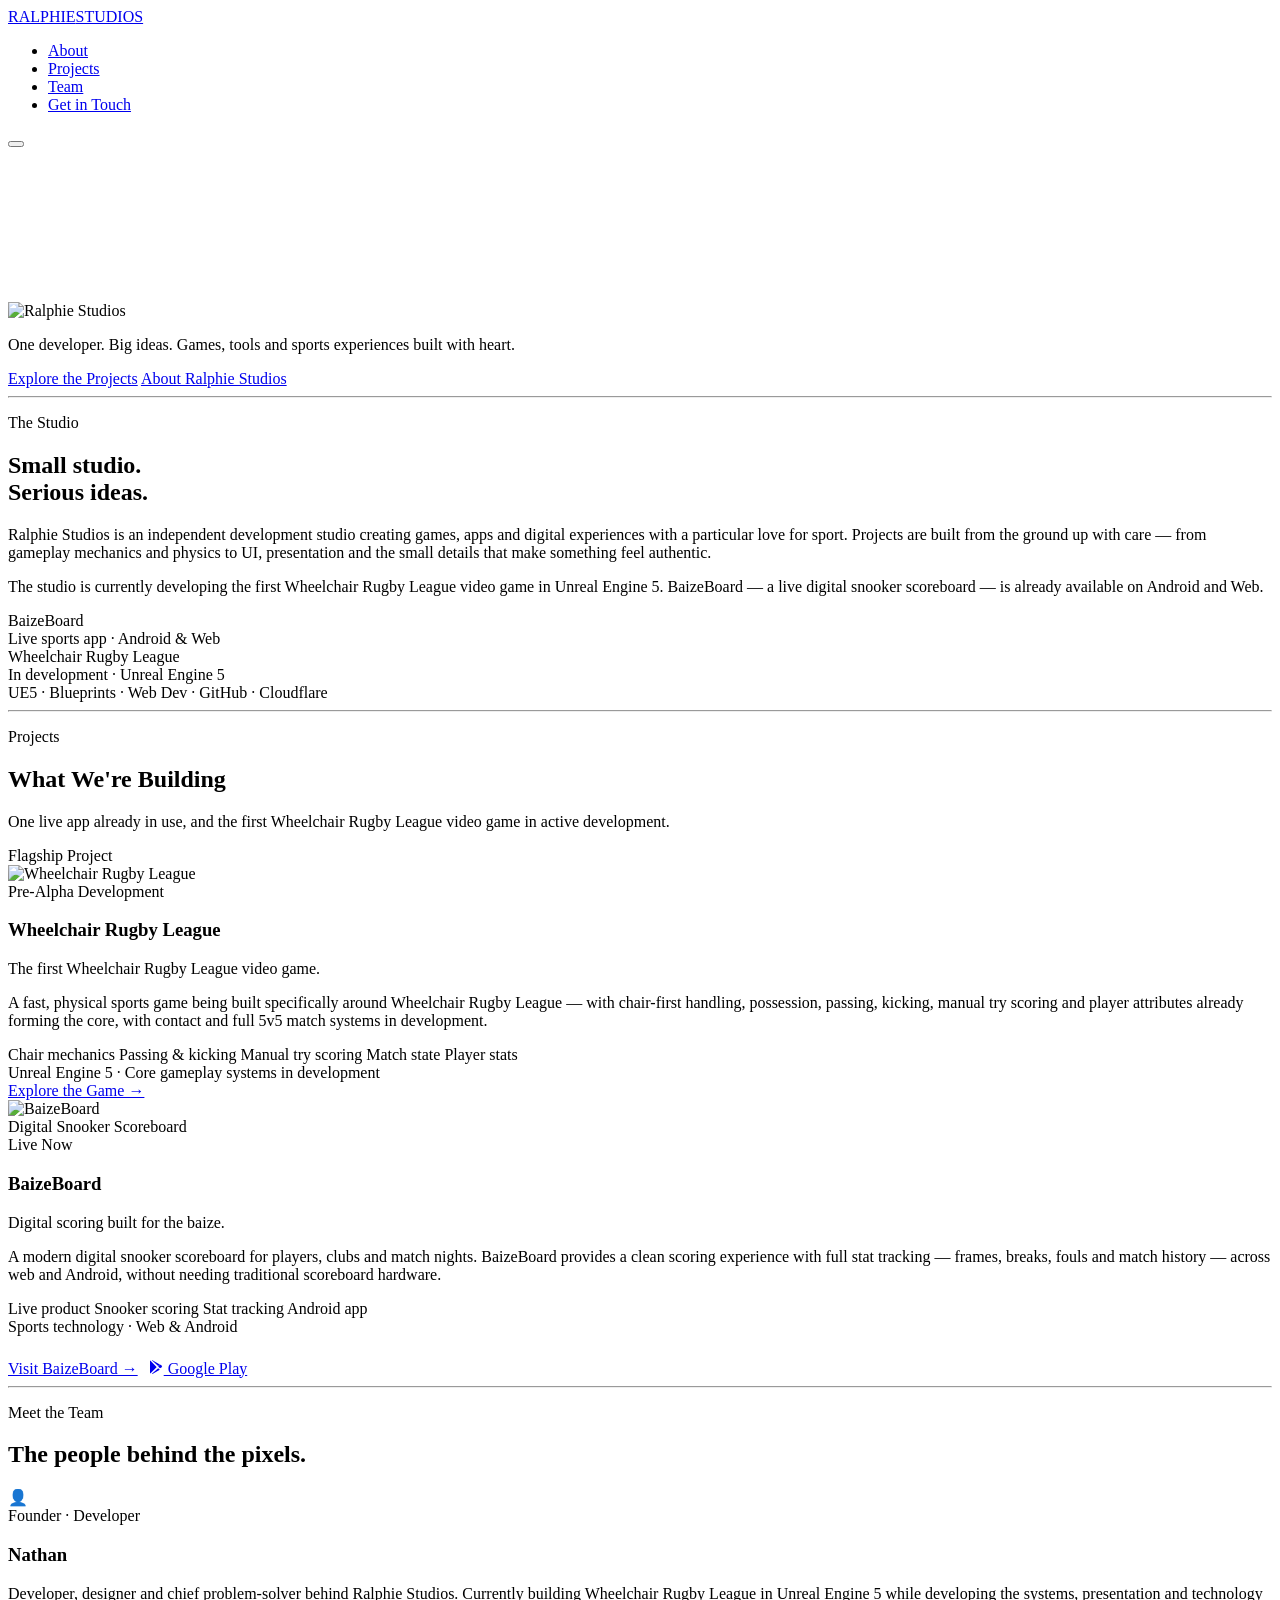
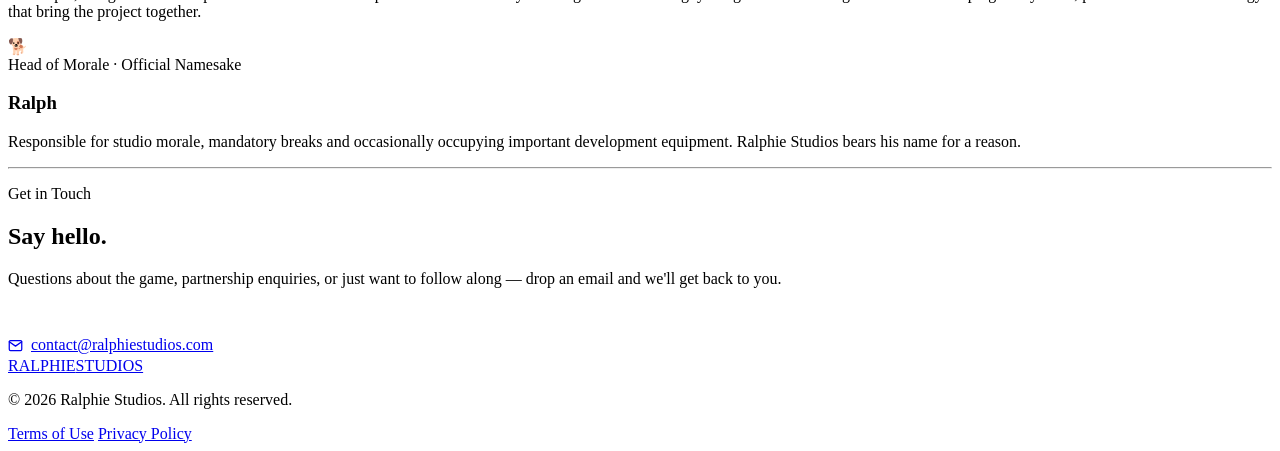
==== index.html @ 3b98de81 "Add SEO improvements across site - Add sitemap.xml and robots.txt - Add canonical URLs to index.html" ====
<!DOCTYPE html>
<html lang="en">
<head>
  <meta charset="UTF-8">
  <meta name="viewport" content="width=device-width, initial-scale=1.0">

  <title>Ralphie Studios | Games, Apps & Sports Experiences</title>

  <meta
    name="description"
    content="Ralphie Studios is an independent development studio creating games, apps and digital sports experiences — including the first Wheelchair Rugby League game and BaizeBoard."
  >

  <meta property="og:title" content="Ralphie Studios | Games, Apps & Sports Experiences">
  <meta property="og:description" content="One developer. Big ideas. Games, tools and sports experiences built with heart.">
  <meta property="og:url" content="https://ralphiestudios.com/">
  <meta property="og:type" content="website">
  <meta property="og:image" content="https://ralphiestudios.com/images/gamepic.png">
  <meta name="theme-color" content="#0f1835">

  <meta name="twitter:card" content="summary_large_image">
  <meta name="twitter:title" content="Ralphie Studios | Games, Apps & Sports Experiences">
  <meta name="twitter:description" content="One developer. Big ideas. Games, tools and sports experiences built with heart.">
  <meta name="twitter:image" content="https://ralphiestudios.com/images/gamepic.png">

  <link rel="canonical" href="https://ralphiestudios.com/">

  <script type="application/ld+json">
  {
    "@context": "https://schema.org",
    "@type": "Organization",
    "name": "Ralphie Studios",
    "url": "https://ralphiestudios.com",
    "logo": "https://ralphiestudios.com/images/logo.png",
    "description": "Independent development studio creating games, apps and digital sports experiences.",
    "email": "contact@ralphiestudios.com",
    "sameAs": []
  }
  </script>

  <link rel="icon" type="image/png" sizes="32x32" href="images/favicon.png">
  <link rel="apple-touch-icon" sizes="180x180" href="images/favicon.png">

  <link rel="preconnect" href="https://fonts.googleapis.com">
  <link rel="preconnect" href="https://fonts.gstatic.com" crossorigin>

  <link
    href="https://fonts.googleapis.com/css2?family=Russo+One&family=DM+Sans:ital,opsz,wght@0,9..40,400;0,9..40,500;0,9..40,600;0,9..40,700;1,9..40,400&display=swap"
    rel="stylesheet"
  >

  <link rel="stylesheet" href="style.css">
</head>

<body>

  <nav id="nav">
    <a href="/" class="nav-brand">
      <span class="nr">RALPHIE</span><span class="ns">STUDIOS</span>
    </a>

    <ul class="nav-links" id="navLinks">
      <li><a href="#about">About</a></li>
      <li><a href="#projects">Projects</a></li>
      <li><a href="#team">Team</a></li>
      <li><a href="#connect">Get in Touch</a></li>
    </ul>

    <button
      class="nav-toggle"
      id="navToggle"
      aria-label="Open menu"
      aria-expanded="false"
    >
      <span></span>
      <span></span>
      <span></span>
    </button>
  </nav>

  <!-- HERO -->
  <section class="hero" id="home">
    <canvas id="cvs"></canvas>
    <div class="hero-glow"></div>

    <div class="hero-content">
      <img
        src="images/logo.png"
        alt="Ralphie Studios"
        class="hero-logo-img"
      >

      <div class="hero-rule"></div>

      <p class="hero-tag">
        One developer. Big ideas. Games, tools and sports experiences built with heart.
      </p>

      <div class="ctas">
        <a href="#projects" class="btn btn-p">Explore the Projects</a>
        <a href="#about" class="btn btn-g">About Ralphie Studios</a>
      </div>
    </div>
  </section>

  <hr class="rule">

  <!-- ABOUT -->
  <section id="about">
    <div class="wrap">
      <div class="about-grid">

        <div class="about-text" data-reveal>
          <p class="eyebrow">The Studio</p>

          <h2 class="sh">
            Small studio.<br>
            Serious ideas.
          </h2>

          <p>
            Ralphie Studios is an independent development studio creating games,
            apps and digital experiences with a particular love for sport.
            Projects are built from the ground up with care — from gameplay
            mechanics and physics to UI, presentation and the small details that
            make something feel authentic.
          </p>

          <p>
            The studio is currently developing the first Wheelchair Rugby League
            video game in Unreal Engine 5. BaizeBoard — a live digital snooker
            scoreboard — is already available on Android and Web.
          </p>
        </div>

        <div class="studio-sidebar" data-reveal>

          <div class="sb-item">
            <span class="sb-dot sb-live"></span>
            <div>
              <div class="sb-title">BaizeBoard</div>
              <div class="sb-sub">Live sports app &middot; Android &amp; Web</div>
            </div>
          </div>

          <div class="sb-item">
            <span class="sb-dot sb-dev"></span>
            <div>
              <div class="sb-title">Wheelchair Rugby League</div>
              <div class="sb-sub">In development &middot; Unreal Engine 5</div>
            </div>
          </div>

          <div class="sb-divider"></div>

          <div class="sb-stack">
            UE5 &middot; Blueprints &middot; Web Dev &middot; GitHub &middot; Cloudflare
          </div>

        </div>

      </div>
    </div>
  </section>

  <hr class="rule">

  <!-- PROJECTS -->
  <section id="projects" class="games-bg">
    <div class="wrap">

      <p class="eyebrow">Projects</p>
      <h2 class="sh">What We're Building</h2>

      <p class="projects-intro">
        One live app already in use, and the first Wheelchair Rugby League video
        game in active development.
      </p>

      <div class="projects-list">

        <!-- WRL -->
        <article class="game-card featured-project">
          <div class="project-flagship">Flagship Project</div>

          <div class="game-vis wrl-project-vis">
            <img
              src="images/gamepic.png"
              alt="Wheelchair Rugby League"
              class="wrl-cover-img"
            >
          </div>

          <div class="game-info">

            <div class="game-badge">
              <span class="bdot"></span>
              Pre-Alpha Development
            </div>

            <h3 class="game-title">Wheelchair Rugby League</h3>

            <p class="project-kicker">
              The first Wheelchair Rugby League video game.
            </p>

            <p class="game-desc">
              A fast, physical sports game being built specifically around
              Wheelchair Rugby League — with chair-first handling, possession,
              passing, kicking, manual try scoring and player attributes already
              forming the core, with contact and full 5v5 match systems in development.
            </p>

            <div class="project-progress">
              <span>Chair mechanics</span>
              <span>Passing &amp; kicking</span>
              <span>Manual try scoring</span>
              <span>Match state</span>
              <span>Player stats</span>
            </div>

            <div class="game-meta">
              <span class="mdot"></span>
              Unreal Engine 5 &middot; Core gameplay systems in development
            </div>

            <a href="wrl.html" class="btn btn-g project-btn">
              Explore the Game →
            </a>

          </div>
        </article>

        <!-- BAIZEBOARD -->
        <article class="game-card baize-project">

          <div class="game-vis baize-vis">
            <div class="baize-felt"></div>

            <div class="gv-inner baize-inner">

              <img
                src="images/baizeboard-logo.png"
                alt="BaizeBoard"
                class="baize-logo"
              >

              <div class="gv-tag baize-tag">
                Digital Snooker Scoreboard
              </div>

            </div>
          </div>

          <div class="game-info">

            <div class="game-badge live-badge">
              <span class="bdot"></span>
              Live Now
            </div>

            <h3 class="game-title">BaizeBoard</h3>

            <p class="project-kicker">
              Digital scoring built for the baize.
            </p>

            <p class="game-desc">
              A modern digital snooker scoreboard for players, clubs and match
              nights. BaizeBoard provides a clean scoring experience with full
              stat tracking — frames, breaks, fouls and match history — across
              web and Android, without needing traditional scoreboard hardware.
            </p>

            <div class="project-progress baize-progress">
              <span>Live product</span>
              <span>Snooker scoring</span>
              <span>Stat tracking</span>
              <span>Android app</span>
            </div>

            <div class="game-meta">
              <span class="mdot baize-dot"></span>
              Sports technology &middot; Web &amp; Android
            </div>

            <div style="display:flex;gap:0.75rem;flex-wrap:wrap;margin-top:1.5rem;">
              <a
                href="https://baizeboard.com"
                target="_blank"
                rel="noopener noreferrer"
                class="btn btn-baize project-btn"
                style="margin-top:0;"
              >
                Visit BaizeBoard →
              </a>
              <a
                href="https://play.google.com/store/apps/details?id=com.baizeboard.app"
                target="_blank"
                rel="noopener noreferrer"
                class="btn btn-g project-btn"
                style="margin-top:0;"
              >
                <svg width="14" height="14" viewBox="0 0 24 24" fill="currentColor" aria-hidden="true" style="flex-shrink:0"><path d="M3.18 23.76c.3.17.64.24.99.19l12.6-7.27-2.75-2.75-10.84 9.83zM.43 1.06C.16 1.37 0 1.83 0 2.42v19.16c0 .59.16 1.05.44 1.36l.07.07 10.73-10.73v-.25L.5.99l-.07.07zm19.7 8.58-3.04-1.75-3.06 3.06 3.06 3.06 3.05-1.76c.87-.5.87-1.31-.01-1.61zM4.17.24l12.6 7.27-2.75 2.75L3.18.43A1.19 1.19 0 0 1 4.17.24z"/></svg>
                Google Play
              </a>
            </div>

          </div>
        </article>

      </div>

    </div>
  </section>

  <hr class="rule">

  <!-- TEAM -->
  <section id="team">
    <div class="wrap">

      <p class="eyebrow">Meet the Team</p>

      <h2 class="sh">
        The people behind the pixels.
      </h2>

      <div class="team-grid">

        <div class="team-card">

          <div class="team-photo-wrap">
            <img
              src="images/nathan.jpg"
              alt="Nathan"
              class="team-photo"
              onerror="this.style.display='none'"
            >

            <div class="team-photo-fallback">👤</div>
          </div>

          <div class="team-info">
            <span class="team-role orange">
              Founder &middot; Developer
            </span>

            <h3 class="team-name">Nathan</h3>

            <p class="team-bio">
              Developer, designer and chief problem-solver behind Ralphie Studios.
              Currently building Wheelchair Rugby League in Unreal Engine 5 while
              developing the systems, presentation and technology that bring the
              project together.
            </p>
          </div>

        </div>

        <div class="team-card">

          <div class="team-photo-wrap">
            <img
              src="images/ralph.jpg"
              alt="Ralph"
              class="team-photo"
              onerror="this.style.display='none'"
            >

            <div class="team-photo-fallback">🐕</div>
          </div>

          <div class="team-info">

            <span class="team-role blue">
              Head of Morale &middot; Official Namesake
            </span>

            <h3 class="team-name">Ralph</h3>

            <p class="team-bio">
              Responsible for studio morale, mandatory breaks and occasionally
              occupying important development equipment. Ralphie Studios bears
              his name for a reason.
            </p>

          </div>

        </div>

      </div>

    </div>
  </section>

  <hr class="rule">

  <!-- CONNECT -->
  <section id="connect">
    <div class="wrap">

      <div class="connect-inner" data-reveal>

        <p class="eyebrow">Get in Touch</p>

        <h2 class="sh">
          Say hello.
        </h2>

        <p>
          Questions about the game, partnership enquiries, or just want to
          follow along — drop an email and we'll get back to you.
        </p>

        <a href="mailto:contact@ralphiestudios.com" class="btn btn-p" style="margin-top:2rem;display:inline-flex;align-items:center;gap:0.5rem;">
          <svg width="15" height="15" viewBox="0 0 24 24" fill="none" stroke="currentColor" stroke-width="2" stroke-linecap="round" stroke-linejoin="round" aria-hidden="true">
            <path d="M4 4h16c1.1 0 2 .9 2 2v12c0 1.1-.9 2-2 2H4c-1.1 0-2-.9-2-2V6c0-1.1.9-2 2-2z"/>
            <polyline points="22,6 12,13 2,6"/>
          </svg>
          contact@ralphiestudios.com
        </a>

      </div>
    </div>
  </section>

  <footer>

    <a href="/" class="ft-logo-brand">
      <span class="nr">RALPHIE</span><span class="ns">STUDIOS</span>
    </a>

    <div class="ft-right">
      <p>&copy; 2026 Ralphie Studios. All rights reserved.</p>

      <div class="ft-links">
        <a href="terms.html">Terms of Use</a>
        <a href="privacy.html">Privacy Policy</a>
      </div>
    </div>

  </footer>

  <script src="main.js"></script>

</body>
</html>
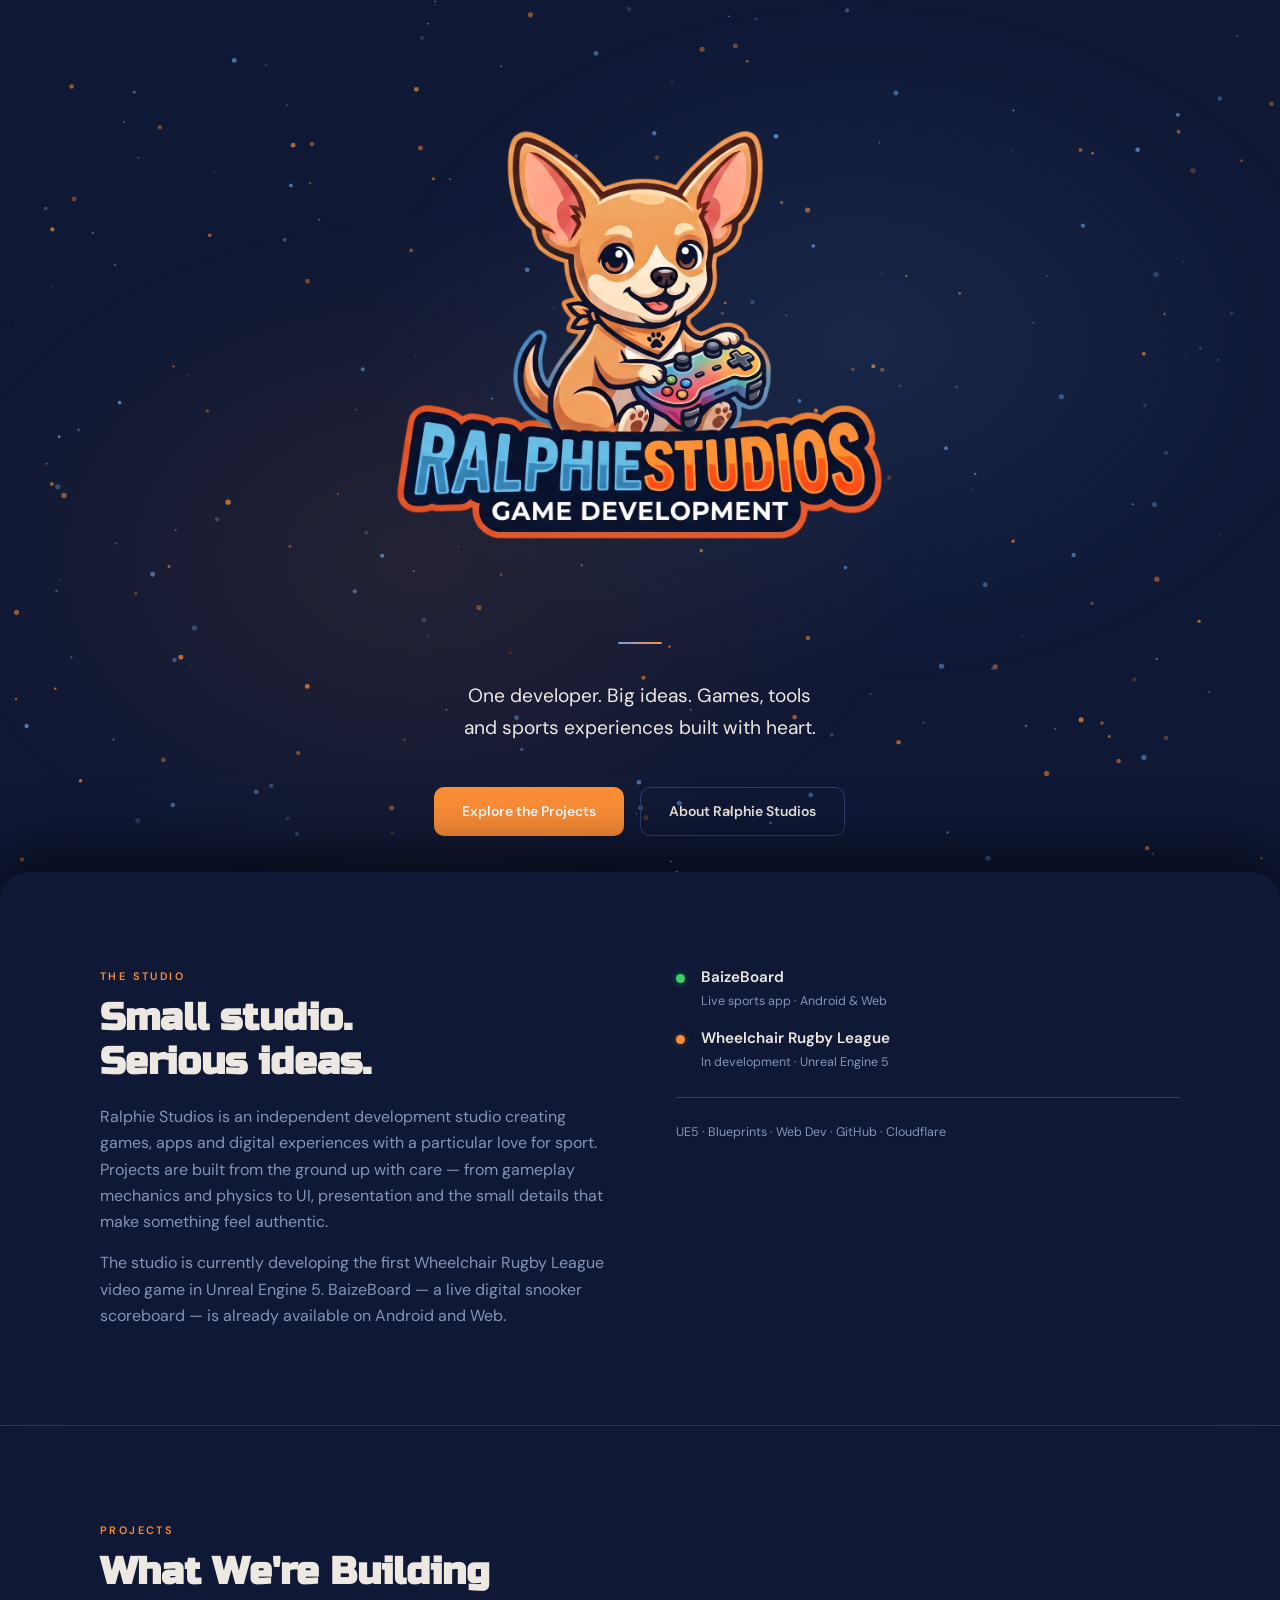
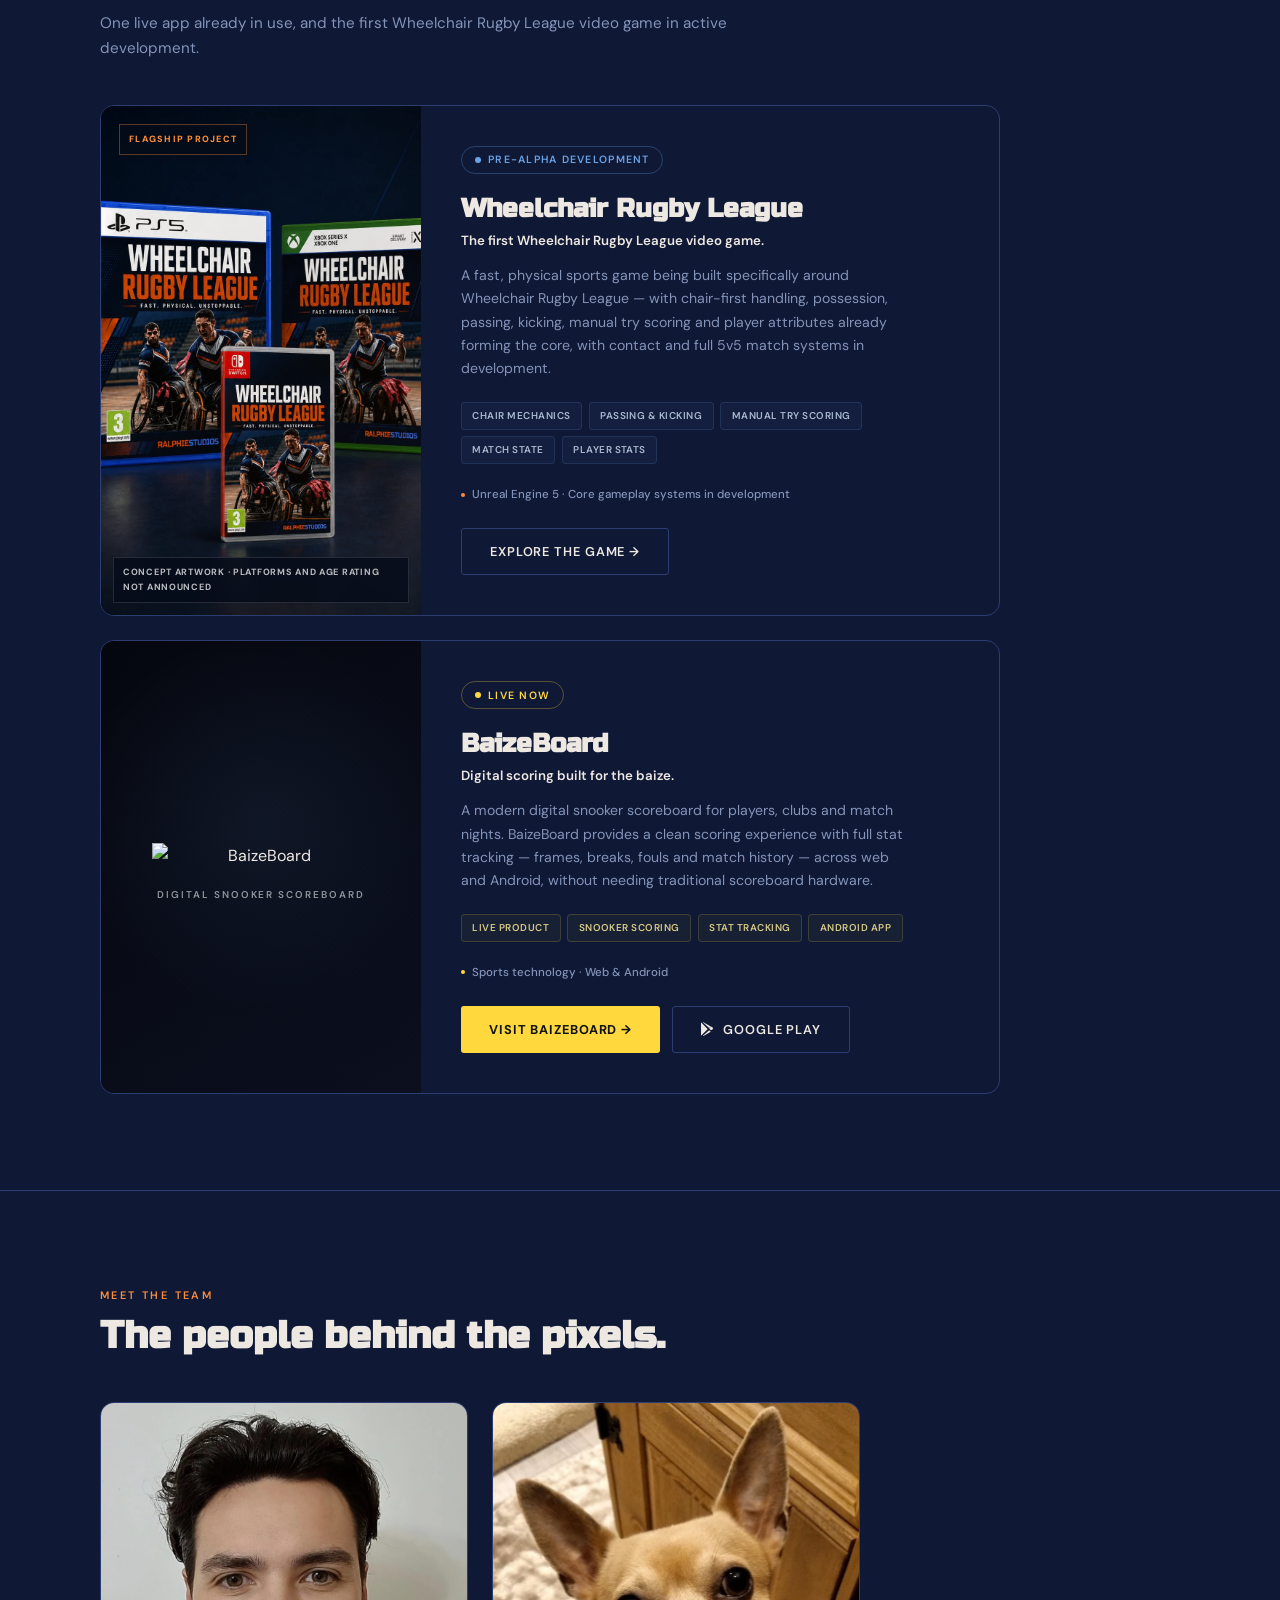
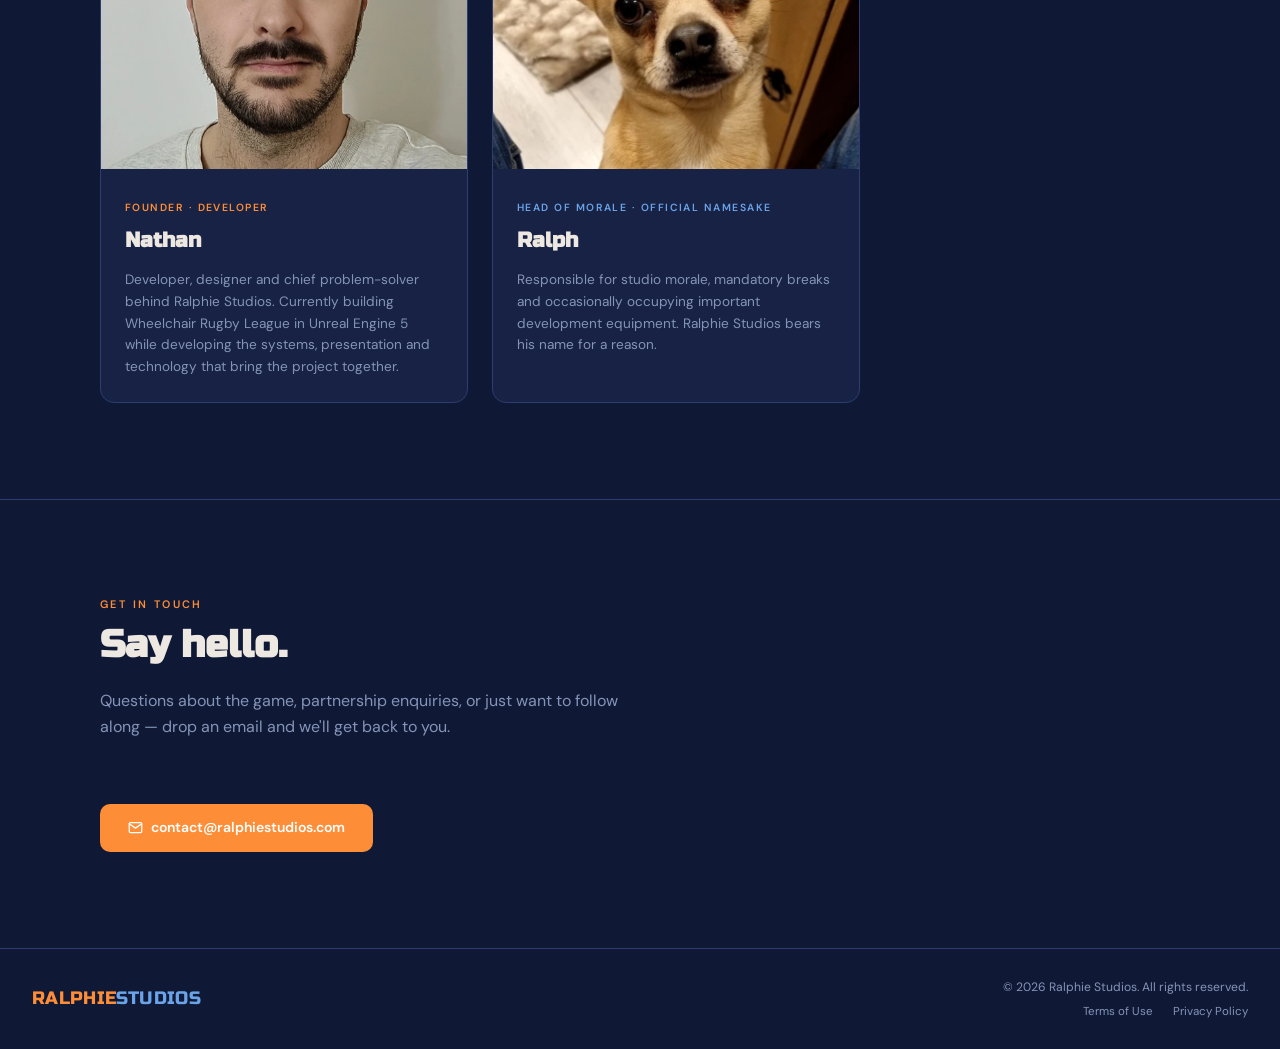
==== commit 8ef0feab: "Local updates: WebP image conversions, page updates, new assets, remove wrlold.html Co-Authored-By: " ====
--- a/index.html
+++ b/index.html
@@ -17,11 +17,6 @@
   <meta property="og:type" content="website">
   <meta property="og:image" content="https://ralphiestudios.com/images/gamepic.png">
   <meta name="theme-color" content="#0f1835">
-
-  <meta name="twitter:card" content="summary_large_image">
-  <meta name="twitter:title" content="Ralphie Studios | Games, Apps & Sports Experiences">
-  <meta name="twitter:description" content="One developer. Big ideas. Games, tools and sports experiences built with heart.">
-  <meta name="twitter:image" content="https://ralphiestudios.com/images/gamepic.png">
 
   <link rel="canonical" href="https://ralphiestudios.com/">
 
@@ -38,8 +33,8 @@
   }
   </script>
 
-  <link rel="icon" type="image/png" sizes="32x32" href="images/favicon.png">
-  <link rel="apple-touch-icon" sizes="180x180" href="images/favicon.png">
+  <link rel="icon" type="image/png" sizes="32x32" href="images/favicon-32.png">
+  <link rel="apple-touch-icon" sizes="180x180" href="images/apple-touch-icon.png">
 
   <link rel="preconnect" href="https://fonts.googleapis.com">
   <link rel="preconnect" href="https://fonts.gstatic.com" crossorigin>
@@ -54,40 +49,19 @@
 
 <body>
 
-  <nav id="nav">
-    <a href="/" class="nav-brand">
-      <span class="nr">RALPHIE</span><span class="ns">STUDIOS</span>
-    </a>
-
-    <ul class="nav-links" id="navLinks">
-      <li><a href="#about">About</a></li>
-      <li><a href="#projects">Projects</a></li>
-      <li><a href="#team">Team</a></li>
-      <li><a href="#connect">Get in Touch</a></li>
-    </ul>
-
-    <button
-      class="nav-toggle"
-      id="navToggle"
-      aria-label="Open menu"
-      aria-expanded="false"
-    >
-      <span></span>
-      <span></span>
-      <span></span>
-    </button>
-  </nav>
-
   <!-- HERO -->
   <section class="hero" id="home">
     <canvas id="cvs"></canvas>
     <div class="hero-glow"></div>
 
     <div class="hero-content">
+      <h1 class="sr-only">Ralphie Studios</h1>
       <img
-        src="images/logo.png"
+        src="images/logo.webp"
         alt="Ralphie Studios"
         class="hero-logo-img"
+        fetchpriority="high"
+        decoding="async"
       >
 
       <div class="hero-rule"></div>
@@ -185,10 +159,13 @@
 
           <div class="game-vis wrl-project-vis">
             <img
-              src="images/gamepic.png"
-              alt="Wheelchair Rugby League"
+              src="images/gamepic.webp"
+              alt="Concept packaging artwork for Wheelchair Rugby League"
               class="wrl-cover-img"
+              loading="lazy"
+              decoding="async"
             >
+            <span class="concept-art-note">Concept artwork · platforms and age rating not announced</span>
           </div>
 
           <div class="game-info">
@@ -224,7 +201,7 @@
               Unreal Engine 5 &middot; Core gameplay systems in development
             </div>
 
-            <a href="wrl.html" class="btn btn-g project-btn">
+            <a href="/wrl" class="btn btn-g project-btn">
               Explore the Game →
             </a>
 
@@ -241,6 +218,8 @@
 
               <img
                 src="images/baizeboard-logo.png"
+                loading="lazy"
+                decoding="async"
                 alt="BaizeBoard"
                 class="baize-logo"
               >
@@ -332,7 +311,9 @@
 
           <div class="team-photo-wrap">
             <img
-              src="images/nathan.jpg"
+              src="images/nathan.webp"
+              loading="lazy"
+              decoding="async"
               alt="Nathan"
               class="team-photo"
               onerror="this.style.display='none'"
@@ -362,7 +343,9 @@
 
           <div class="team-photo-wrap">
             <img
-              src="images/ralph.jpg"
+              src="images/ralph.webp"
+              loading="lazy"
+              decoding="async"
               alt="Ralph"
               class="team-photo"
               onerror="this.style.display='none'"
@@ -435,8 +418,8 @@
       <p>&copy; 2026 Ralphie Studios. All rights reserved.</p>
 
       <div class="ft-links">
-        <a href="terms.html">Terms of Use</a>
-        <a href="privacy.html">Privacy Policy</a>
+        <a href="/terms">Terms of Use</a>
+        <a href="/privacy">Privacy Policy</a>
       </div>
     </div>
 
--- a/style.css
+++ b/style.css
@@ -0,0 +1,3438 @@
+/* =========================================================
+   RALPHIE STUDIOS
+   Shared site stylesheet
+   ========================================================= */
+
+
+/* ─────────────────────────────────────────────────────────
+   TOKENS
+   ───────────────────────────────────────────────────────── */
+
+:root {
+  --bg: #0f1835;
+  --surf: #182244;
+  --surf2: #202d54;
+  --border: #2d3d72;
+
+  --orange: #fd8e37;
+  --blue: #6aa3e8;
+
+  --text: #ede8e1;
+  --muted: #8494b8;
+
+  --baize: #12643d;
+  --baize-dark: #071d14;
+  --baize-yellow: #ffd83d;
+
+  --r: 10px;
+}
+
+
+/* ─────────────────────────────────────────────────────────
+   RESET
+   ───────────────────────────────────────────────────────── */
+
+*,
+*::before,
+*::after {
+  box-sizing: border-box;
+  margin: 0;
+  padding: 0;
+}
+
+html {
+  scroll-behavior: smooth;
+}
+
+body {
+  background: var(--bg);
+  color: var(--text);
+
+  font-family: 'DM Sans', system-ui, sans-serif;
+  font-size: 1rem;
+  line-height: 1.65;
+
+  overflow-x: hidden;
+
+  -webkit-font-smoothing: antialiased;
+}
+
+img {
+  max-width: 100%;
+  display: block;
+}
+
+a {
+  color: inherit;
+  text-decoration: none;
+}
+
+button,
+input {
+  font: inherit;
+}
+
+
+/* ─────────────────────────────────────────────────────────
+   SHARED NAV
+   ───────────────────────────────────────────────────────── */
+
+nav {
+  position: fixed;
+  top: 0;
+  left: 0;
+  right: 0;
+
+  z-index: 100;
+
+  padding: 1rem 2rem;
+
+  display: flex;
+  align-items: center;
+  justify-content: space-between;
+
+  background: rgba(24,34,68,.94);
+  backdrop-filter: blur(14px);
+
+  border-bottom: 1px solid var(--border);
+}
+
+#nav {
+  background: rgba(15,24,53,.72);
+  border-bottom-color: transparent;
+  transition: background .25s ease, border-color .25s ease;
+}
+
+#nav.scrolled {
+  background: rgba(24,34,68,.94);
+  border-bottom-color: var(--border);
+}
+
+.nav-brand {
+  font-family: 'Russo One', sans-serif;
+  font-size: 1rem;
+
+  letter-spacing: .03em;
+}
+
+.nav-brand .nr {
+  color: var(--blue);
+}
+
+.nav-brand .ns {
+  color: var(--orange);
+}
+
+.nav-links {
+  display: flex;
+  gap: 2rem;
+
+  list-style: none;
+}
+
+.nav-links a {
+  color: var(--muted);
+
+  font-size: .78rem;
+  font-weight: 500;
+
+  letter-spacing: .1em;
+  text-transform: uppercase;
+
+  transition: color .2s;
+}
+
+.nav-links a:hover {
+  color: var(--text);
+}
+
+
+/* Hamburger */
+
+.nav-toggle {
+  display: none;
+
+  padding: 6px;
+
+  background: none;
+  border: none;
+
+  color: var(--text);
+
+  cursor: pointer;
+
+  flex-direction: column;
+  gap: 5px;
+
+  align-items: flex-end;
+}
+
+.nav-toggle span {
+  display: block;
+
+  height: 2px;
+
+  background: currentColor;
+
+  border-radius: 2px;
+
+  transition:
+    transform .22s,
+    opacity .22s,
+    width .22s;
+}
+
+.nav-toggle span:nth-child(1) {
+  width: 22px;
+}
+
+.nav-toggle span:nth-child(2) {
+  width: 16px;
+}
+
+.nav-toggle span:nth-child(3) {
+  width: 22px;
+}
+
+.nav-toggle[aria-expanded="true"] span:nth-child(1) {
+  width: 22px;
+  transform: translateY(7px) rotate(45deg);
+}
+
+.nav-toggle[aria-expanded="true"] span:nth-child(2) {
+  opacity: 0;
+}
+
+.nav-toggle[aria-expanded="true"] span:nth-child(3) {
+  width: 22px;
+  transform: translateY(-7px) rotate(-45deg);
+}
+
+
+/* ─────────────────────────────────────────────────────────
+   HOME HERO
+   ───────────────────────────────────────────────────────── */
+
+.hero {
+  position: sticky;
+  top: 0;
+  z-index: 1;
+
+  height: 100vh;
+
+  display: flex;
+  align-items: center;
+  justify-content: center;
+
+  text-align: center;
+
+  padding: 2rem 2rem 3rem;
+
+  overflow: hidden;
+
+}
+
+/* Sections slide over the sticky hero */
+hr.rule:first-of-type { display: none; }
+
+#about {
+  position: relative;
+  z-index: 10;
+  background: var(--bg);
+  border-radius: 28px 28px 0 0;
+  box-shadow: 0 -20px 60px rgba(0,0,0,0.55);
+  margin-top: -28px;
+}
+
+#projects, #team, #connect, footer {
+  position: relative;
+  z-index: 10;
+  background: var(--bg);
+}
+
+/* Scroll reveal */
+[data-reveal] {
+  opacity: 0;
+  transform: translateY(28px);
+  transition: opacity 0.75s ease, transform 0.75s ease;
+}
+
+[data-reveal].visible {
+  opacity: 1;
+  transform: translateY(0);
+}
+
+[data-reveal]:nth-child(2) { transition-delay: 0.12s; }
+[data-reveal]:nth-child(3) { transition-delay: 0.22s; }
+[data-reveal]:nth-child(4) { transition-delay: 0.32s; }
+
+#cvs {
+  position: absolute;
+  inset: 0;
+
+  width: 100%;
+  height: 100%;
+
+  pointer-events: none;
+}
+
+.hero-glow {
+  position: absolute;
+  inset: 0;
+
+  pointer-events: none;
+
+  background:
+    radial-gradient(
+      ellipse 55% 55% at 33% 62%,
+      rgba(253,142,55,.09) 0%,
+      transparent 70%
+    ),
+    radial-gradient(
+      ellipse 55% 55% at 67% 38%,
+      rgba(106,163,232,.11) 0%,
+      transparent 70%
+    );
+}
+
+.hero-content {
+  position: relative;
+  z-index: 2;
+
+  max-width: 1200px;
+
+  will-change: transform, opacity;
+}
+
+.hero-logo-img {
+  height: clamp(280px, 62vh, 75vh);
+
+  width: auto;
+  max-width: 95vw;
+
+  margin: 0 auto;
+}
+
+.hero-rule {
+  width: 44px;
+  height: 2px;
+
+  margin: 2.25rem auto;
+
+  background:
+    linear-gradient(
+      90deg,
+      var(--blue),
+      var(--orange)
+    );
+
+  border-radius: 2px;
+}
+
+.hero-tag {
+  max-width: 48ch;
+
+  margin: 0 auto 2.75rem;
+
+  color: var(--text);
+
+  font-size: clamp(1rem, 2.4vw, 1.2rem);
+
+  text-wrap: balance;
+}
+
+.ctas {
+  display: flex;
+  justify-content: center;
+  flex-wrap: wrap;
+
+  gap: 1rem;
+}
+
+
+/* ─────────────────────────────────────────────────────────
+   BUTTONS
+   ───────────────────────────────────────────────────────── */
+
+.btn {
+  display: inline-flex;
+  align-items: center;
+
+  gap: .5rem;
+
+  padding: .75rem 1.75rem;
+
+  border-radius: var(--r);
+  border: none;
+
+  font-family: 'DM Sans', sans-serif;
+  font-size: .875rem;
+  font-weight: 600;
+
+  cursor: pointer;
+
+  transition:
+    transform .15s,
+    opacity .15s,
+    border-color .15s,
+    background .15s;
+}
+
+.btn:hover {
+  transform: translateY(-2px);
+  opacity: .88;
+}
+
+.btn:active {
+  transform: none;
+  opacity: 1;
+}
+
+.btn-p {
+  background: var(--orange);
+  color: #fff;
+}
+
+.btn-g {
+  background: transparent;
+
+  color: var(--text);
+
+  border: 1.5px solid var(--border);
+}
+
+.btn-g:hover {
+  border-color: var(--muted);
+}
+
+.btn-baize {
+  background: var(--baize-yellow);
+
+  color: #10120f;
+
+  font-weight: 700;
+}
+
+.project-btn {
+  margin-top: 1.5rem;
+
+  width: fit-content;
+
+  border-radius: 3px;
+
+  font-size: .8rem;
+
+  letter-spacing: .07em;
+  text-transform: uppercase;
+}
+
+
+/* ─────────────────────────────────────────────────────────
+   SHARED SECTIONS
+   ───────────────────────────────────────────────────────── */
+
+section {
+  padding: 6rem 2rem;
+}
+
+.wrap {
+  max-width: 1080px;
+  margin: 0 auto;
+}
+
+.eyebrow {
+  margin-bottom: .6rem;
+
+  color: var(--orange);
+
+  font-size: .68rem;
+  font-weight: 600;
+
+  letter-spacing: .22em;
+  text-transform: uppercase;
+}
+
+.sh {
+  margin-bottom: 1.25rem;
+
+  font-family: 'Russo One', sans-serif;
+  font-size: clamp(1.7rem, 3.5vw, 2.4rem);
+
+  line-height: 1.15;
+
+  text-wrap: balance;
+}
+
+hr.rule {
+  border: none;
+  border-top: 1px solid var(--border);
+}
+
+
+/* ─────────────────────────────────────────────────────────
+   ABOUT
+   ───────────────────────────────────────────────────────── */
+
+.about-grid {
+  display: grid;
+
+  grid-template-columns: 1fr 1fr;
+
+  gap: 4.5rem;
+
+  align-items: start;
+}
+
+.about-text p:not(.eyebrow) {
+  max-width: 52ch;
+
+  margin-bottom: .9rem;
+
+  color: var(--muted);
+}
+
+.about-text p:last-child {
+  margin-bottom: 0;
+}
+
+.stats-grid {
+  display: grid;
+
+  grid-template-columns: 1fr 1fr;
+
+  gap: 1rem;
+}
+
+.stat {
+  padding: 1.4rem;
+
+  background: var(--surf);
+
+  border: 1px solid var(--border);
+  border-radius: var(--r);
+}
+
+.stat-n {
+  margin-bottom: .35rem;
+
+  color: var(--orange);
+
+  font-family: 'Russo One', sans-serif;
+  font-size: 2.1rem;
+
+  line-height: 1;
+}
+
+.stat-l {
+  color: var(--muted);
+
+  font-size: .7rem;
+  font-weight: 500;
+
+  letter-spacing: .07em;
+  text-transform: uppercase;
+}
+
+.tech {
+  grid-column: 1 / -1;
+
+  padding: 1.2rem 1.4rem;
+
+  background: var(--surf);
+
+  border: 1px solid var(--border);
+  border-radius: var(--r);
+}
+
+.tech-lbl {
+  margin-bottom: .7rem;
+
+  color: var(--muted);
+
+  font-size: .63rem;
+  font-weight: 600;
+
+  letter-spacing: .18em;
+  text-transform: uppercase;
+}
+
+.pills {
+  display: flex;
+  flex-wrap: wrap;
+
+  gap: .45rem;
+}
+
+.pill {
+  padding: .28rem .85rem;
+
+  color: var(--muted);
+
+  border: 1px solid var(--border);
+  border-radius: 100px;
+
+  font-size: .775rem;
+  font-weight: 500;
+}
+
+.pill.b {
+  border-color: rgba(106,163,232,.4);
+  color: var(--blue);
+}
+
+.pill.o {
+  border-color: rgba(253,142,55,.4);
+  color: var(--orange);
+}
+
+
+/* ─────────────────────────────────────────────────────────
+   STUDIO SIDEBAR
+   ───────────────────────────────────────────────────────── */
+
+.studio-sidebar {
+  display: flex;
+  flex-direction: column;
+  gap: 1.1rem;
+}
+
+.sb-item {
+  display: flex;
+  align-items: flex-start;
+  gap: 1rem;
+}
+
+.sb-dot {
+  flex-shrink: 0;
+  width: 9px;
+  height: 9px;
+  border-radius: 50%;
+  margin-top: .35rem;
+}
+
+.sb-live { background: #3ecf6a; box-shadow: 0 0 6px rgba(62,207,106,.5); }
+.sb-dev  { background: var(--orange); box-shadow: 0 0 6px rgba(253,142,55,.4); }
+
+.sb-title {
+  font-size: .95rem;
+  font-weight: 600;
+  color: var(--text);
+  line-height: 1.3;
+}
+
+.sb-sub {
+  margin-top: .2rem;
+  font-size: .78rem;
+  color: var(--muted);
+}
+
+.sb-divider {
+  border: none;
+  border-top: 1px solid var(--border);
+  margin: .4rem 0;
+}
+
+.sb-stack {
+  font-size: .78rem;
+  color: var(--muted);
+  line-height: 1.7;
+}
+
+
+/* ─────────────────────────────────────────────────────────
+   PROJECTS
+   ───────────────────────────────────────────────────────── */
+
+.games-bg {
+  background: var(--surf);
+}
+
+.projects-intro {
+  max-width: 700px;
+
+  margin-top: -.2rem;
+
+  color: var(--muted);
+
+  font-size: .95rem;
+}
+
+.projects-list {
+  margin-top: 2.75rem;
+
+  display: grid;
+  gap: 1.5rem;
+}
+
+.game-card {
+  display: grid;
+
+  grid-template-columns: 320px 1fr;
+
+  overflow: hidden;
+
+  max-width: 900px;
+
+  border: 1px solid var(--border);
+  border-radius: 14px;
+
+  transition:
+    border-color .25s,
+    transform .2s;
+}
+
+.game-card:hover {
+  border-color: rgba(253,142,55,.5);
+  transform: translateY(-2px);
+}
+
+.game-vis {
+  position: relative;
+
+  min-height: 360px;
+
+  display: flex;
+  align-items: center;
+  justify-content: center;
+
+  overflow: hidden;
+
+  background:
+    linear-gradient(
+      145deg,
+      #0d1627 0%,
+      #0c1424 50%,
+      #111a35 100%
+    );
+}
+
+.wrl-cover-img {
+  position: absolute;
+  inset: 0;
+
+  width: 100%;
+  height: 100%;
+
+  object-fit: cover;
+  object-position: center;
+}
+
+.wrl-project-vis::after {
+  content: "";
+
+  position: absolute;
+  inset: 0;
+
+  background:
+    linear-gradient(
+      135deg,
+      transparent,
+      rgba(253,142,55,.04)
+    );
+}
+
+.gv-glow {
+  position: absolute;
+  inset: 0;
+
+  background:
+    radial-gradient(
+      circle at 50% 50%,
+      rgba(106,163,232,.14) 0%,
+      transparent 65%
+    );
+}
+
+.gv-inner {
+  position: relative;
+  z-index: 2;
+
+  text-align: center;
+}
+
+.project-mini-label {
+  margin-bottom: 1.2rem;
+
+  color: var(--orange);
+
+  font-size: .6rem;
+  font-weight: 700;
+
+  letter-spacing: .18em;
+  text-transform: uppercase;
+}
+
+.game-ico {
+  display: block;
+
+  margin-bottom: .75rem;
+
+  font-size: 3.75rem;
+  line-height: 1;
+
+  filter:
+    drop-shadow(
+      0 0 22px rgba(106,163,232,.4)
+    );
+}
+
+.gv-tag {
+  color: rgba(106,163,232,.6);
+
+  font-size: .62rem;
+  font-weight: 600;
+
+  letter-spacing: .2em;
+  text-transform: uppercase;
+}
+
+.game-info {
+  padding: 2.5rem;
+
+  display: flex;
+  flex-direction: column;
+  justify-content: center;
+}
+
+.game-badge {
+  width: fit-content;
+
+  display: inline-flex;
+  align-items: center;
+
+  gap: .45rem;
+
+  margin-bottom: 1.2rem;
+
+  padding: .28rem .8rem;
+
+  color: var(--blue);
+
+  border: 1px solid rgba(106,163,232,.3);
+  border-radius: 100px;
+
+  font-size: .66rem;
+  font-weight: 600;
+
+  letter-spacing: .12em;
+  text-transform: uppercase;
+}
+
+.bdot {
+  width: 6px;
+  height: 6px;
+
+  border-radius: 50%;
+
+  background: var(--blue);
+
+  animation: blink 2.2s ease-in-out infinite;
+}
+
+@keyframes blink {
+  0%,
+  100% {
+    opacity: 1;
+  }
+
+  50% {
+    opacity: .28;
+  }
+}
+
+.game-title {
+  margin-bottom: .35rem;
+
+  font-family: 'Russo One', sans-serif;
+  font-size: 1.65rem;
+
+  line-height: 1.15;
+}
+
+.project-kicker {
+  margin-bottom: .8rem;
+
+  color: var(--text);
+
+  font-size: .83rem;
+  font-weight: 600;
+}
+
+.game-desc {
+  max-width: 45ch;
+
+  margin-bottom: 1.35rem;
+
+  color: var(--muted);
+
+  font-size: .88rem;
+
+  line-height: 1.65;
+}
+
+.game-meta {
+  display: flex;
+  align-items: center;
+
+  gap: .45rem;
+
+  color: var(--muted);
+
+  font-size: .72rem;
+  font-weight: 500;
+}
+
+.mdot {
+  width: 4px;
+  height: 4px;
+
+  flex-shrink: 0;
+
+  border-radius: 50%;
+
+  background: var(--orange);
+}
+
+.project-progress {
+  display: flex;
+  flex-wrap: wrap;
+
+  gap: .4rem;
+
+  margin-bottom: 1.3rem;
+}
+
+.project-progress span {
+  padding: .3rem .65rem;
+
+  background: rgba(106,163,232,.055);
+
+  color: #a9bad0;
+
+  border: 1px solid rgba(106,163,232,.15);
+  border-radius: 4px;
+
+  font-size: .62rem;
+  font-weight: 600;
+
+  letter-spacing: .05em;
+  text-transform: uppercase;
+}
+
+
+/* BaizeBoard */
+
+.baize-project:hover {
+  border-color: rgba(255,216,61,.5);
+}
+
+.baize-vis {
+  background:
+    radial-gradient(
+      circle at 50% 40%,
+      rgba(106,163,232,.08),
+      transparent 60%
+    ),
+    linear-gradient(
+      145deg,
+      #05070f,
+      #0b0f1e
+    );
+}
+
+.baize-felt {
+  position: absolute;
+  inset: 0;
+
+  opacity: .24;
+
+  background:
+    repeating-linear-gradient(
+      45deg,
+      rgba(255,255,255,.015) 0,
+      rgba(255,255,255,.015) 1px,
+      transparent 1px,
+      transparent 5px
+    );
+}
+
+.baize-inner {
+  width: 80%;
+}
+
+.baize-logo {
+  width: min(240px, 85%);
+
+  margin: .8rem auto 1.1rem;
+}
+
+.live-label {
+  color: var(--baize-yellow);
+}
+
+.baize-tag {
+  color: rgba(255,255,255,.55);
+}
+
+.live-badge {
+  color: var(--baize-yellow);
+
+  border-color: rgba(255,216,61,.3);
+}
+
+.live-badge .bdot {
+  background: var(--baize-yellow);
+}
+
+.baize-progress span {
+  border-color: rgba(255,216,61,.16);
+
+  background: rgba(255,216,61,.04);
+
+  color: #d5c986;
+}
+
+.baize-dot {
+  background: var(--baize-yellow);
+}
+
+
+/* ─────────────────────────────────────────────────────────
+   TEAM
+   ───────────────────────────────────────────────────────── */
+
+.team-grid {
+  display: grid;
+
+  grid-template-columns: repeat(2, 1fr);
+
+  gap: 1.5rem;
+
+  max-width: 760px;
+
+  margin-top: 2.75rem;
+}
+
+.team-card {
+  overflow: hidden;
+
+  background: var(--surf);
+
+  border: 1px solid var(--border);
+  border-radius: 14px;
+
+  transition:
+    border-color .25s,
+    transform .2s;
+}
+
+.team-card:hover {
+  transform: translateY(-3px);
+}
+
+.team-card:nth-child(1):hover {
+  border-color: rgba(253,142,55,.5);
+}
+
+.team-card:nth-child(2):hover {
+  border-color: rgba(106,163,232,.5);
+}
+
+.team-photo-wrap {
+  position: relative;
+
+  width: 100%;
+
+  aspect-ratio: 1;
+
+  overflow: hidden;
+
+  background: var(--surf2);
+}
+
+.team-photo {
+  position: absolute;
+  inset: 0;
+
+  width: 100%;
+  height: 100%;
+
+  object-fit: cover;
+  object-position: center 40%;
+}
+
+.team-card:last-child .team-photo {
+  object-position: center 3%;
+}
+
+.team-photo-fallback {
+  width: 100%;
+  height: 100%;
+
+  display: flex;
+  align-items: center;
+  justify-content: center;
+
+  font-size: 5rem;
+}
+
+.team-info {
+  padding: 1.5rem;
+}
+
+.team-role {
+  display: inline-block;
+
+  margin-bottom: .5rem;
+
+  font-size: .65rem;
+  font-weight: 600;
+
+  letter-spacing: .14em;
+  text-transform: uppercase;
+}
+
+.team-role.orange {
+  color: var(--orange);
+}
+
+.team-role.blue {
+  color: var(--blue);
+}
+
+.team-name {
+  margin-bottom: .65rem;
+
+  font-family: 'Russo One', sans-serif;
+  font-size: 1.3rem;
+}
+
+.team-bio {
+  color: var(--muted);
+
+  font-size: .85rem;
+
+  line-height: 1.6;
+}
+
+
+/* ─────────────────────────────────────────────────────────
+   CONNECT
+   ───────────────────────────────────────────────────────── */
+
+.connect-inner {
+  max-width: 560px;
+}
+
+.connect-inner p:not(.eyebrow) {
+  margin-bottom: 2rem;
+
+  color: var(--muted);
+}
+
+.soc-row {
+  display: flex;
+  flex-wrap: wrap;
+
+  gap: .7rem;
+}
+
+.soc-btn {
+  display: inline-flex;
+  align-items: center;
+
+  gap: .5rem;
+
+  padding: .62rem 1.15rem;
+
+  color: var(--muted);
+
+  border: 1px solid var(--border);
+  border-radius: var(--r);
+
+  font-size: .84rem;
+  font-weight: 500;
+
+  transition:
+    color .2s,
+    border-color .2s;
+}
+
+.soc-btn:hover {
+  color: var(--text);
+
+  border-color: var(--muted);
+}
+
+
+/* ─────────────────────────────────────────────────────────
+   FOOTER
+   ───────────────────────────────────────────────────────── */
+
+footer {
+  padding: 1.75rem 2rem;
+
+  display: flex;
+  align-items: center;
+  justify-content: space-between;
+  flex-wrap: wrap;
+
+  gap: 1rem;
+
+  border-top: 1px solid var(--border);
+}
+
+.ft-logo-brand {
+  font-family: 'Russo One', sans-serif;
+  font-size: 1.1rem;
+
+  letter-spacing: .02em;
+}
+
+.ft-logo-brand .nr {
+  color: var(--orange);
+}
+
+.ft-logo-brand .ns {
+  color: var(--blue);
+}
+
+.ft-right {
+  display: flex;
+  flex-direction: column;
+  align-items: flex-end;
+
+  gap: .35rem;
+}
+
+footer p {
+  color: var(--muted);
+
+  font-size: .76rem;
+}
+
+.ft-links {
+  display: flex;
+
+  gap: 1.25rem;
+}
+
+.ft-links a {
+  color: var(--muted);
+
+  font-size: .72rem;
+
+  transition: color .2s;
+}
+
+.ft-links a:hover {
+  color: var(--text);
+}
+
+
+/* =========================================================
+   WRL GAME PAGE
+   ========================================================= */
+
+
+/* ─────────────────────────────────────────────────────────
+   WRL NAV
+   ───────────────────────────────────────────────────────── */
+
+#wrlNav {
+  gap: 0;
+  justify-content: flex-start;
+}
+
+.wrl-left {
+  display: flex;
+  align-items: center;
+
+  gap: .6rem;
+
+  min-width: 0;
+}
+
+.wrl-back {
+  display: flex;
+  align-items: center;
+
+  gap: .5rem;
+
+  transition: opacity .2s;
+}
+
+.wrl-back > span {
+  display: inline-flex;
+}
+
+.wrl-back:hover {
+  opacity: .72;
+}
+
+.wrl-back .nr {
+  color: var(--blue);
+
+  font-family: 'Russo One', sans-serif;
+  font-size: .88rem;
+}
+
+.wrl-back .ns {
+  color: var(--orange);
+
+  font-family: 'Russo One', sans-serif;
+  font-size: .88rem;
+}
+
+.wrl-sep {
+  width: 1px;
+  height: 20px;
+
+  margin: 0 .5rem;
+
+  flex-shrink: 0;
+
+  background: var(--border);
+}
+
+.wrl-game-lbl {
+  color: var(--orange);
+
+  font-size: .68rem;
+  font-weight: 600;
+
+  letter-spacing: .18em;
+  text-transform: uppercase;
+
+  white-space: nowrap;
+}
+
+#wrlNav .nav-links {
+  margin: 0 auto;
+}
+
+#wrlNav .nav-links a:hover {
+  color: var(--orange);
+}
+
+#wrlNav .wrl-cta {
+  display: flex;
+  align-items: center;
+
+  gap: .5rem;
+}
+
+.nav-alpha-mobile { display: none; }
+
+.wrl-cta a {
+  display: inline-flex;
+  align-items: center;
+
+  padding: .6rem 1.2rem;
+
+  background: var(--orange);
+
+  color: #fff;
+
+  border-radius: 3px;
+
+  font-size: .78rem;
+  font-weight: 700;
+
+  letter-spacing: .07em;
+  text-transform: uppercase;
+
+  white-space: nowrap;
+
+  transition:
+    transform .15s,
+    opacity .15s;
+}
+
+.wrl-cta a:hover {
+  transform: translateY(-2px);
+  opacity: .88;
+}
+
+
+/* ─────────────────────────────────────────────────────────
+   WRL HERO
+   ───────────────────────────────────────────────────────── */
+
+.wrl-hero {
+  position: relative;
+  isolation: isolate;
+
+  min-height: 860px;
+  height: 100svh;
+
+  display: flex;
+  align-items: flex-end;
+
+  overflow: hidden;
+
+  background: #030b18;
+}
+
+.wrl-hero-media {
+  position: absolute;
+  inset: 0;
+
+  z-index: -4;
+}
+
+.wrl-hero-media img {
+  width: 100%;
+  height: 100%;
+
+  object-fit: cover;
+  object-position: 57% center;
+
+  filter:
+    saturate(.85)
+    contrast(1.06);
+
+  transform: scale(1.03);
+}
+
+.wrl-hero::before {
+  content: "";
+
+  position: absolute;
+  inset: 0;
+
+  z-index: -3;
+
+  background:
+    linear-gradient(
+      90deg,
+      rgba(3,8,20,.97) 0%,
+      rgba(3,8,20,.8) 38%,
+      rgba(3,8,20,.1) 68%,
+      rgba(3,8,20,.2) 100%
+    ),
+    linear-gradient(
+      0deg,
+      rgba(13,17,32,1) 0%,
+      rgba(13,17,32,.2) 36%,
+      rgba(13,17,32,.05) 72%
+    );
+}
+
+.wrl-hero::after {
+  content: "";
+
+  position: absolute;
+
+  left: -8vw;
+  bottom: -100px;
+
+  width: 52vw;
+  height: 440px;
+
+  z-index: -2;
+
+  background:
+    linear-gradient(
+      90deg,
+      rgba(106,163,232,.18),
+      rgba(253,142,55,.16)
+    );
+
+  transform: skewX(-21deg);
+
+  filter: blur(1px);
+
+  opacity: .65;
+}
+
+.wrl-hero-inner {
+  width: 100%;
+
+  padding: 150px 0 88px;
+}
+
+.wrl-hero-grid {
+  display: grid;
+
+  grid-template-columns: minmax(0,800px) 1fr;
+
+  align-items: end;
+
+  gap: 40px;
+}
+
+.status-pill {
+  display: inline-flex;
+  align-items: center;
+
+  gap: 10px;
+
+  margin-bottom: 16px;
+
+  padding: 9px 14px;
+
+  background: rgba(6,12,26,.65);
+
+  border: 1px solid rgba(255,255,255,.15);
+
+  backdrop-filter: blur(10px);
+
+  color: var(--text);
+
+  font-size: 11px;
+  font-weight: 600;
+
+  letter-spacing: .16em;
+  text-transform: uppercase;
+}
+
+.status-dot {
+  width: 8px;
+  height: 8px;
+
+  border-radius: 50%;
+
+  background: var(--orange);
+
+  box-shadow:
+    0 0 16px rgba(253,142,55,.8);
+
+  animation:
+    sdot 2.4s ease-in-out infinite;
+}
+
+@keyframes sdot {
+  0%,
+  100% {
+    opacity: 1;
+  }
+
+  50% {
+    opacity: .28;
+  }
+}
+
+.wrl-first-game {
+  margin-bottom: 24px;
+
+  color: #94bce9;
+
+  font-size: 11px;
+  font-weight: 700;
+
+  letter-spacing: .16em;
+  text-transform: uppercase;
+}
+
+.wrl-h1 {
+  margin: 0;
+
+  font-family: 'Russo One', sans-serif;
+
+  font-size: clamp(62px,8.8vw,130px);
+
+  line-height: .82;
+
+  letter-spacing: -.025em;
+  text-transform: uppercase;
+
+  text-shadow:
+    0 18px 50px rgba(0,0,0,.45);
+}
+
+.wrl-h1 .l1 {
+  display: block;
+
+  color: white;
+}
+
+.wrl-h1 .l2 {
+  display: block;
+
+  color: transparent;
+
+  -webkit-text-stroke:
+    2px rgba(255,255,255,.82);
+}
+
+.wrl-h1 .l3 {
+  display: block;
+
+  margin-top: 6px;
+
+  color: var(--orange);
+}
+
+.wrl-hero-copy {
+  max-width: 680px;
+
+  margin-top: 28px;
+
+  color: #cdd8e6;
+
+  font-size: clamp(15px,1.55vw,19px);
+
+  line-height: 1.58;
+}
+
+.wrl-actions {
+  display: flex;
+  flex-wrap: wrap;
+
+  gap: 12px;
+
+  margin-top: 32px;
+}
+
+.btn-wrl-p,
+.btn-wrl-g {
+  display: inline-flex;
+  align-items: center;
+
+  min-height: 48px;
+
+  padding: 0 22px;
+
+  border-radius: 3px;
+
+  font-size: 13px;
+  font-weight: 700;
+
+  letter-spacing: .06em;
+  text-transform: uppercase;
+
+  transition:
+    transform .15s,
+    box-shadow .15s,
+    background .2s,
+    border-color .2s;
+}
+
+.btn-wrl-p {
+  background: var(--orange);
+
+  color: #fff;
+
+  border: 1px solid var(--orange);
+
+  box-shadow:
+    0 0 0 1px rgba(253,142,55,.2),
+    0 10px 34px rgba(253,142,55,.15);
+}
+
+.btn-wrl-p:hover {
+  transform: translateY(-2px);
+
+  box-shadow:
+    0 0 0 1px rgba(253,142,55,.3),
+    0 14px 42px rgba(253,142,55,.25);
+}
+
+.btn-wrl-g {
+  background: rgba(255,255,255,.04);
+
+  color: white;
+
+  border: 1px solid rgba(255,255,255,.2);
+}
+
+.btn-wrl-g:hover {
+  transform: translateY(-2px);
+
+  background: rgba(255,255,255,.08);
+
+  border-color: rgba(255,255,255,.38);
+}
+
+.hero-meta-cards {
+  align-self: end;
+  justify-self: end;
+
+  width: min(280px,100%);
+
+  display: grid;
+
+  gap: 10px;
+}
+
+.meta-card {
+  padding: 16px 18px;
+
+  background: rgba(6,12,24,.58);
+
+  border: 1px solid rgba(255,255,255,.12);
+
+  backdrop-filter: blur(10px);
+
+  transform: skewX(-5deg);
+}
+
+.meta-card > * {
+  transform: skewX(5deg);
+}
+
+.meta-card span {
+  display: block;
+
+  margin-bottom: 5px;
+
+  color: var(--muted);
+
+  font-size: 10px;
+
+  letter-spacing: .15em;
+  text-transform: uppercase;
+}
+
+.meta-card strong {
+  color: var(--text);
+
+  font-family: 'Russo One', sans-serif;
+  font-size: 18px;
+
+  text-transform: uppercase;
+}
+
+.scroll-cue {
+  position: absolute;
+
+  right: 28px;
+  bottom: 28px;
+
+  color: rgba(255,255,255,.42);
+
+  font-size: 9px;
+
+  letter-spacing: .22em;
+  text-transform: uppercase;
+
+  writing-mode: vertical-rl;
+}
+
+
+/* ─────────────────────────────────────────────────────────
+   WRL TICKER
+   ───────────────────────────────────────────────────────── */
+
+.wrl-ticker {
+  overflow: hidden;
+
+  color: #fff;
+
+  background:
+    linear-gradient(
+      90deg,
+      #0a2d6e 0%,
+      var(--blue) 42%,
+      var(--orange) 58%,
+      #b86020 100%
+    );
+
+  border-top: 1px solid rgba(255,255,255,.18);
+  border-bottom: 1px solid rgba(0,0,0,.25);
+}
+
+.ticker-track {
+  width: max-content;
+
+  display: flex;
+
+  animation:
+    tick 26s linear infinite;
+}
+
+.ticker-track span {
+  padding: 13px 28px;
+
+  font-family: 'Russo One', sans-serif;
+  font-size: 17px;
+
+  letter-spacing: .04em;
+  text-transform: uppercase;
+
+  white-space: nowrap;
+}
+
+.ticker-track span::after {
+  content: "✦";
+
+  margin-left: 56px;
+}
+
+@keyframes tick {
+  to {
+    transform: translateX(-50%);
+  }
+}
+
+
+/* ─────────────────────────────────────────────────────────
+   WRL SHARED
+   ───────────────────────────────────────────────────────── */
+
+.wrl-s {
+  padding: 110px 0;
+}
+
+.wrl-eyebrow {
+  display: inline-flex;
+  align-items: center;
+
+  gap: 10px;
+
+  color: var(--orange);
+
+  font-size: 11px;
+  font-weight: 700;
+
+  letter-spacing: .2em;
+  text-transform: uppercase;
+}
+
+.wrl-eyebrow::before {
+  content: "";
+
+  width: 28px;
+  height: 3px;
+
+  background: var(--orange);
+
+  transform: skewX(-24deg);
+}
+
+.wrl-h2 {
+  margin: 14px 0 0;
+
+  font-family: 'Russo One', sans-serif;
+
+  font-size: clamp(44px,5.6vw,82px);
+
+  line-height: .88;
+
+  letter-spacing: -.03em;
+  text-transform: uppercase;
+
+  text-wrap: balance;
+}
+
+.wrl-h2 em {
+  color: var(--orange);
+  font-style: normal;
+}
+
+.wrl-lead {
+  max-width: 720px;
+
+  margin: 20px 0 0;
+
+  color: var(--muted);
+
+  font-size: 17px;
+
+  line-height: 1.72;
+}
+
+
+/* ─────────────────────────────────────────────────────────
+   WRL GAME / VISION
+   ───────────────────────────────────────────────────────── */
+
+.game-grid {
+  display: grid;
+
+  grid-template-columns: .95fr 1.05fr;
+
+  gap: 72px;
+
+  align-items: center;
+}
+
+.visual-stack {
+  position: relative;
+
+  min-height: 540px;
+}
+
+.visual-main {
+  position: absolute;
+
+  inset: 0 10% 0 0;
+
+  overflow: hidden;
+
+  background: var(--surf2);
+
+  border: 1px solid var(--border);
+
+  box-shadow:
+    0 24px 80px rgba(0,0,0,.4);
+
+  clip-path:
+    polygon(
+      0 0,
+      100% 0,
+      89% 100%,
+      0 100%
+    );
+}
+
+.visual-main img {
+  width: 100%;
+  height: 100%;
+
+  object-fit: cover;
+  object-position: 20% center;
+}
+
+.visual-main::after {
+  content: "";
+
+  position: absolute;
+  inset: 0;
+
+  background:
+    linear-gradient(
+      180deg,
+      transparent 50%,
+      rgba(6,11,22,.75)
+    );
+}
+
+.visual-secondary {
+  position: absolute;
+
+  width: 50%;
+
+  right: 0;
+  bottom: -30px;
+
+  border: 8px solid var(--bg);
+
+  box-shadow:
+    0 24px 80px rgba(0,0,0,.4);
+}
+
+.visual-label {
+  position: absolute;
+
+  left: 22px;
+  bottom: 20px;
+
+  z-index: 2;
+
+  font-family: 'Russo One', sans-serif;
+  font-size: 26px;
+
+  text-transform: uppercase;
+}
+
+.visual-label small {
+  display: block;
+
+  margin-bottom: 7px;
+
+  color: var(--orange);
+
+  font-family: 'DM Sans', sans-serif;
+  font-size: 9px;
+  font-weight: 700;
+
+  letter-spacing: .18em;
+  text-transform: uppercase;
+}
+
+.feat-grid {
+  display: grid;
+
+  grid-template-columns: 1fr 1fr;
+
+  gap: 12px;
+
+  margin-top: 34px;
+}
+
+.feat {
+  min-height: 170px;
+
+  padding: 22px;
+
+  background:
+    linear-gradient(
+      135deg,
+      rgba(255,255,255,.05),
+      rgba(255,255,255,.02)
+    );
+
+  border: 1px solid var(--border);
+
+  transition: .22s ease;
+}
+
+.feat:hover {
+  transform: translateY(-4px);
+
+  border-color:
+    rgba(253,142,55,.32);
+}
+
+.feat-num {
+  color: var(--orange);
+
+  font-size: 11px;
+  font-weight: 700;
+
+  letter-spacing: .16em;
+}
+
+.feat h3 {
+  margin: 18px 0 7px;
+
+  font-family: 'Russo One', sans-serif;
+  font-size: 22px;
+
+  text-transform: uppercase;
+}
+
+.feat p {
+  margin: 0;
+
+  color: var(--muted);
+
+  font-size: 13px;
+
+  line-height: 1.6;
+}
+
+
+/* ─────────────────────────────────────────────────────────
+   WRL DEVLOG
+   ───────────────────────────────────────────────────────── */
+
+.devlog-bg {
+  background:
+    radial-gradient(
+      circle at 85% 18%,
+      rgba(106,163,232,.08),
+      transparent 34%
+    ),
+    linear-gradient(
+      180deg,
+      #0d1120 0%,
+      #071326 100%
+    );
+}
+
+.devlog-head {
+  display: flex;
+  align-items: flex-end;
+  justify-content: space-between;
+
+  gap: 30px;
+}
+
+.devlog-status {
+  padding: 9px 12px;
+
+  color: #8fa8c2;
+
+  border: 1px solid var(--border);
+
+  font-size: 10px;
+  font-weight: 700;
+
+  letter-spacing: .12em;
+  text-transform: uppercase;
+
+  white-space: nowrap;
+}
+
+.devlog-grid {
+  display: grid;
+
+  grid-template-columns: repeat(3,1fr);
+
+  gap: 16px;
+
+  margin-top: 48px;
+}
+
+.dev-card {
+  position: relative;
+
+  min-height: 390px;
+
+  padding: 28px;
+
+  display: flex;
+  flex-direction: column;
+
+  overflow: hidden;
+
+  background:
+    linear-gradient(
+      145deg,
+      rgba(255,255,255,.055),
+      rgba(255,255,255,.015)
+    );
+
+  border: 1px solid var(--border);
+
+  transition:
+    transform .2s ease,
+    border-color .2s ease;
+}
+
+.dev-card:hover {
+  transform: translateY(-5px);
+
+  border-color:
+    rgba(253,142,55,.38);
+}
+
+.dev-card-featured {
+  background:
+    radial-gradient(
+      circle at 100% 0%,
+      rgba(253,142,55,.08),
+      transparent 42%
+    ),
+    linear-gradient(
+      145deg,
+      rgba(255,255,255,.06),
+      rgba(255,255,255,.016)
+    );
+}
+
+.dev-card::after {
+  content: "";
+
+  position: absolute;
+
+  width: 150px;
+  height: 150px;
+
+  right: -80px;
+  bottom: -80px;
+
+  background: var(--orange);
+
+  opacity: .05;
+
+  transform: rotate(45deg);
+}
+
+.dev-meta {
+  display: flex;
+  justify-content: space-between;
+
+  gap: 15px;
+
+  color: #7890aa;
+
+  font-size: 10px;
+  font-weight: 700;
+
+  letter-spacing: .12em;
+  text-transform: uppercase;
+}
+
+.dev-tag {
+  color: var(--orange);
+}
+
+.dev-card h3 {
+  margin: 38px 0 12px;
+
+  font-family: 'Russo One', sans-serif;
+
+  font-size: 28px;
+
+  line-height: 1.05;
+
+  text-transform: uppercase;
+}
+
+.dev-card > p {
+  margin: 0;
+
+  color: var(--muted);
+
+  font-size: 13px;
+
+  line-height: 1.7;
+}
+
+.dev-points {
+  display: grid;
+
+  gap: 7px;
+
+  margin-top: 22px;
+}
+
+.dev-points span {
+  position: relative;
+
+  padding-left: 15px;
+
+  color: #b7c4d4;
+
+  font-size: 11px;
+
+  line-height: 1.5;
+}
+
+.dev-points span::before {
+  content: "";
+
+  position: absolute;
+
+  left: 0;
+  top: .55em;
+
+  width: 5px;
+  height: 5px;
+
+  background: var(--blue);
+
+  transform: rotate(45deg);
+}
+
+.dev-read {
+  margin-top: auto;
+
+  padding-top: 30px;
+
+  color: var(--blue);
+
+  font-size: 10px;
+  font-weight: 700;
+
+  letter-spacing: .1em;
+  text-transform: uppercase;
+}
+
+.muted-update {
+  color: #657a92;
+}
+
+
+/* ─────────────────────────────────────────────────────────
+   WRL IMPACT
+   ───────────────────────────────────────────────────────── */
+
+.wrl-impact {
+  position: relative;
+
+  min-height: 620px;
+
+  display: grid;
+  place-items: center;
+
+  overflow: hidden;
+
+  background: #030b18;
+}
+
+.impact-bg {
+  position: absolute;
+  inset: 0;
+}
+
+.impact-bg img {
+  width: 100%;
+  height: 100%;
+
+  object-fit: cover;
+
+  filter:
+    saturate(.7)
+    contrast(1.12);
+}
+
+.impact-bg::after {
+  content: "";
+
+  position: absolute;
+  inset: 0;
+
+  background:
+    linear-gradient(
+      90deg,
+      rgba(6,12,24,.94),
+      rgba(6,12,24,.44) 52%,
+      rgba(6,12,24,.72)
+    );
+}
+
+.impact-inner {
+  position: relative;
+
+  z-index: 2;
+
+  padding: 110px 0;
+}
+
+.impact-kicker {
+  color: var(--orange);
+
+  font-size: 11px;
+  font-weight: 700;
+
+  letter-spacing: .2em;
+  text-transform: uppercase;
+}
+
+.impact-h {
+  margin: 14px 0 0;
+
+  font-family: 'Russo One', sans-serif;
+
+  font-size: clamp(60px,8.8vw,128px);
+
+  line-height: .78;
+
+  letter-spacing: -.035em;
+  text-transform: uppercase;
+}
+
+.impact-h span {
+  color: var(--orange);
+}
+
+.impact-p {
+  max-width: 620px;
+
+  margin-top: 28px;
+
+  color: #d0dbe8;
+
+  font-size: 17px;
+
+  line-height: 1.68;
+}
+
+
+/* ─────────────────────────────────────────────────────────
+   WRL ROADMAP
+   ───────────────────────────────────────────────────────── */
+
+.roadmap-grid {
+  margin-top: 50px;
+
+  display: grid;
+
+  grid-template-columns: repeat(4,1fr);
+
+  border: 1px solid var(--border);
+}
+
+.rm-item {
+  position: relative;
+
+  min-height: 280px;
+
+  padding: 28px;
+
+  background: rgba(255,255,255,.015);
+
+  border-right: 1px solid var(--border);
+}
+
+.rm-item:last-child {
+  border-right: 0;
+}
+
+.rm-item::before {
+  content: "";
+
+  position: absolute;
+
+  left: 28px;
+  top: 0;
+
+  width: 60px;
+  height: 4px;
+
+  background: var(--border);
+}
+
+.rm-item.done::before {
+  background: var(--blue);
+}
+
+.rm-item.active::before {
+  background: var(--orange);
+
+  box-shadow:
+    0 0 18px rgba(253,142,55,.4);
+}
+
+.rm-item.active-secondary::before {
+  background:
+    linear-gradient(
+      90deg,
+      var(--blue),
+      var(--orange)
+    );
+}
+
+.rm-item > span {
+  color: var(--muted);
+
+  font-size: 10px;
+  font-weight: 600;
+
+  letter-spacing: .15em;
+  text-transform: uppercase;
+}
+
+.rm-item h3 {
+  margin: 66px 0 10px;
+
+  font-family: 'Russo One', sans-serif;
+
+  font-size: 25px;
+
+  line-height: 1.08;
+
+  text-transform: uppercase;
+}
+
+.rm-item p {
+  margin: 0;
+
+  color: var(--muted);
+
+  font-size: 13px;
+
+  line-height: 1.65;
+}
+
+.rm-state {
+  display: inline-block;
+
+  margin-top: 22px;
+
+  color: var(--muted);
+
+  font-size: 10px;
+  font-weight: 700;
+
+  letter-spacing: .12em;
+  text-transform: uppercase;
+}
+
+.rm-item.done .rm-state {
+  color: var(--blue);
+}
+
+.rm-item.active .rm-state {
+  color: var(--orange);
+}
+
+.rm-item.active-secondary .rm-state {
+  color: #a5bde0;
+}
+
+
+/* ─────────────────────────────────────────────────────────
+   WRL CONNECTIONS
+   ───────────────────────────────────────────────────────── */
+
+.collab-bg {
+  background:
+    linear-gradient(
+      180deg,
+      #0a1e3d,
+      #0d1120
+    );
+}
+
+.partner-bar {
+  display: flex;
+  align-items: center;
+  justify-content: center;
+  flex-wrap: wrap;
+  gap: 0;
+  margin-top: 40px;
+  background: #fff;
+  border-radius: 10px;
+  overflow: hidden;
+}
+
+.partner-bar-cell {
+  flex: 1 1 0;
+  min-width: 80px;
+  display: flex;
+  align-items: center;
+  justify-content: center;
+  padding: 18px 16px;
+  border-right: 1px solid #e8e8e8;
+  transition: background .15s ease;
+}
+
+.partner-bar-cell:last-child {
+  border-right: 0;
+}
+
+.partner-bar-cell img {
+  max-width: 150px;
+  max-height: 72px;
+  width: 100%;
+  object-fit: contain;
+}
+
+.partner-note {
+  max-width: 820px;
+
+  margin: 18px 0 0;
+
+  color: #5e7590;
+
+  font-size: 12px;
+
+  line-height: 1.6;
+}
+
+
+/* ─────────────────────────────────────────────────────────
+   REVEALS
+   ───────────────────────────────────────────────────────── */
+
+[data-reveal] {
+  opacity: 0;
+
+  transform: translateY(26px);
+
+  transition:
+    opacity .65s ease,
+    transform .65s ease;
+}
+
+[data-reveal].visible {
+  opacity: 1;
+
+  transform: none;
+}
+
+
+/* =========================================================
+   RESPONSIVE
+   ========================================================= */
+
+@media (max-width: 980px) {
+
+  #wrlNav {
+    justify-content: space-between;
+  }
+
+  #wrlNav .nav-links {
+    display: none;
+
+    position: absolute;
+
+    top: 100%;
+    left: 0;
+    right: 0;
+
+    background: rgba(13,17,32,.97);
+
+    backdrop-filter: blur(16px);
+
+    border-bottom: 1px solid var(--border);
+
+    flex-direction: column;
+
+    gap: 0;
+
+    padding: .5rem 0;
+  }
+
+  #wrlNav .nav-links.open {
+    display: flex;
+  }
+
+  #wrlNav .nav-links li {
+    width: 100%;
+  }
+
+  #wrlNav .nav-links a {
+    display: block;
+
+    padding: .9rem 1.5rem;
+
+    border-bottom: 1px solid var(--border);
+
+    font-size: .85rem;
+  }
+
+  #wrlNav .nav-links li:last-child a {
+    border-bottom: none;
+  }
+
+  .wrl-cta-btn {
+    display: none !important;
+  }
+
+  .nav-alpha-mobile {
+    display: block;
+  }
+
+  .nav-alpha-mobile a {
+    color: var(--orange) !important;
+    font-weight: 700;
+  }
+
+  .status-pill {
+    display: none;
+  }
+
+  #wrlNav .nav-toggle {
+    display: flex;
+  }
+
+  .wrl-hero-grid {
+    grid-template-columns: 1fr;
+  }
+
+  .hero-meta-cards {
+    display: none;
+  }
+
+  .game-grid {
+    grid-template-columns: 1fr;
+  }
+
+  .visual-stack {
+    min-height: 480px;
+  }
+
+  .devlog-grid {
+    grid-template-columns: 1fr;
+  }
+
+  .devlog-head {
+    align-items: flex-start;
+    flex-direction: column;
+  }
+
+  .dev-card {
+    min-height: 280px;
+  }
+
+  .roadmap-grid {
+    grid-template-columns: 1fr 1fr;
+  }
+
+  .rm-item:nth-child(2) {
+    border-right: 0;
+  }
+
+  .rm-item:nth-child(-n+2) {
+    border-bottom: 1px solid var(--border);
+  }
+
+  .partner-grid {
+    grid-template-columns: repeat(3,1fr);
+  }
+
+  .partner-cell:nth-child(3) {
+    border-right: 0;
+  }
+
+  .partner-cell:nth-child(-n+3) {
+    border-bottom: 1px solid var(--border);
+  }
+
+}
+
+
+@media (max-width: 860px) {
+
+  .game-card {
+    grid-template-columns: 1fr;
+  }
+
+  .game-vis {
+    min-height: 220px;
+  }
+
+}
+
+
+@media (max-width: 700px) {
+
+  nav {
+    padding: .85rem 1.25rem;
+  }
+
+  .nav-toggle {
+    display: flex;
+  }
+
+  .nav-links {
+    display: none;
+
+    position: absolute;
+
+    top: 100%;
+    left: 0;
+    right: 0;
+
+    background: rgba(24,34,68,.97);
+
+    backdrop-filter: blur(16px);
+
+    border-bottom: 1px solid var(--border);
+
+    flex-direction: column;
+
+    gap: 0;
+
+    padding: .5rem 0;
+  }
+
+  .nav-links.open {
+    display: flex;
+  }
+
+  .nav-links li {
+    width: 100%;
+  }
+
+  .nav-links a {
+    display: block;
+
+    padding: .9rem 1.5rem;
+
+    border-bottom: 1px solid var(--border);
+
+    font-size: .85rem;
+  }
+
+  .nav-links li:last-child a {
+    border-bottom: none;
+  }
+
+
+  /* Homepage */
+
+  .hero {
+    padding: 6rem 1.25rem 4rem;
+  }
+
+  .hero-logo-img {
+    height: clamp(300px, 46vh, 380px);
+    width: auto;
+    max-width: none;
+  }
+
+  .hero-tag {
+    font-size: 1rem;
+  }
+
+  .ctas {
+    flex-direction: column;
+    align-items: center;
+  }
+
+  .ctas .btn {
+    width: auto;
+    min-width: 220px;
+
+    justify-content: center;
+  }
+
+  .about-grid {
+    grid-template-columns: 1fr;
+
+    gap: 2.5rem;
+  }
+
+  .stats-grid {
+    grid-template-columns: 1fr 1fr;
+  }
+
+  .game-info {
+    padding: 1.8rem;
+  }
+
+  .team-grid {
+    grid-template-columns: 1fr;
+
+    max-width: 360px;
+
+    margin-left: auto;
+    margin-right: auto;
+  }
+
+  .studio-sidebar {
+    display: grid;
+    grid-template-columns: 1fr 1fr;
+    gap: 0.75rem;
+  }
+
+  .sb-item {
+    flex-direction: column;
+    align-items: flex-start;
+    background: var(--surf);
+    border: 1px solid var(--border);
+    border-radius: var(--r);
+    padding: 0.9rem 1rem;
+    gap: 0.5rem;
+  }
+
+  .sb-divider {
+    grid-column: 1 / -1;
+    margin: 0.2rem 0;
+  }
+
+  .sb-stack {
+    grid-column: 1 / -1;
+  }
+
+  section {
+    padding: 3.5rem 1.25rem;
+  }
+
+  .sh {
+    font-size: clamp(1.4rem,6vw,2rem);
+  }
+
+
+  /* WRL */
+
+  .wrl-s {
+    padding: 76px 0;
+  }
+
+  .wrl-s > .wrap {
+    padding-left: 1.25rem;
+    padding-right: 1.25rem;
+  }
+
+  .wrl-hero-inner {
+    padding: 140px 0 60px;
+  }
+
+  .wrl-hero-inner .wrap {
+    padding-left: 1.25rem;
+    padding-right: 1.25rem;
+  }
+
+  .wrl-h1 {
+    font-size: clamp(54px,17vw,86px);
+
+    line-height: .80;
+  }
+
+  .wrl-h1 .l2 {
+    -webkit-text-stroke-width: 1px;
+  }
+
+  .wrl-actions {
+    display: grid;
+
+    grid-template-columns: 1fr;
+  }
+
+  .wrl-actions .btn-wrl-p,
+  .wrl-actions .btn-wrl-g {
+    width: 100%;
+
+    justify-content: center;
+  }
+
+  .scroll-cue {
+    display: none;
+  }
+
+  .ticker-track span {
+    font-size: 14px;
+  }
+
+  .feat-grid {
+    grid-template-columns: 1fr;
+  }
+
+  .visual-stack {
+    min-height: 260px;
+  }
+
+  .visual-main {
+    right: 0;
+
+    clip-path: none;
+  }
+
+  .visual-secondary {
+    width: 55%;
+
+    right: 8px;
+    bottom: -22px;
+  }
+
+  .visual-label {
+    display: none;
+  }
+
+  .devlog-grid {
+    grid-template-columns: 1fr;
+  }
+
+  .roadmap-grid {
+    grid-template-columns: 1fr;
+  }
+
+  .rm-item {
+    min-height: 220px;
+
+    border-right: 0;
+    border-bottom: 1px solid var(--border);
+  }
+
+  .rm-item:last-child {
+    border-bottom: 0;
+  }
+
+  .partner-grid {
+    grid-template-columns: 1fr 1fr;
+  }
+
+  .partner-cell,
+  .partner-cell:nth-child(3) {
+    border-right: 1px solid var(--border);
+    border-bottom: 1px solid var(--border);
+  }
+
+  .partner-cell:nth-child(even) {
+    border-right: 0;
+  }
+
+  .partner-cell:last-child {
+    grid-column: 1 / -1;
+
+    border-right: 0;
+  }
+
+  .wrl-h2 {
+    font-size: clamp(26px, 8.5vw, 40px);
+    letter-spacing: -.01em;
+  }
+
+  .impact-inner {
+    padding: 60px 1.5rem;
+  }
+
+  .impact-h {
+    font-size: clamp(26px, 8.5vw, 36px);
+    overflow-wrap: break-word;
+  }
+
+  .wrl-game-lbl,
+  .wrl-sep {
+    display: none;
+  }
+
+
+  /* Footer */
+
+  footer {
+    flex-direction: column;
+    align-items: flex-start;
+
+    gap: .75rem;
+
+    padding: 1.5rem 1.25rem;
+  }
+
+  .ft-right {
+    align-items: flex-start;
+  }
+
+}
+
+
+/* ─────────────────────────────────────────────────────────
+   ACCESSIBILITY / REDUCED MOTION
+   ───────────────────────────────────────────────────────── */
+
+a:focus-visible,
+button:focus-visible,
+input:focus-visible {
+  outline: 2px solid var(--orange);
+
+  outline-offset: 3px;
+
+  border-radius: 4px;
+}
+
+@media (prefers-reduced-motion: reduce) {
+
+  html {
+    scroll-behavior: auto;
+  }
+
+  *,
+  *::before,
+  *::after {
+    animation-duration: .01ms !important;
+    transition-duration: .01ms !important;
+  }
+
+  [data-reveal] {
+    opacity: 1;
+
+    transform: none;
+  }
+
+}
+
+
+/* Accessibility + release-status polish */
+.sr-only {
+  position: absolute !important;
+  width: 1px !important;
+  height: 1px !important;
+  padding: 0 !important;
+  margin: -1px !important;
+  overflow: hidden !important;
+  clip: rect(0,0,0,0) !important;
+  white-space: nowrap !important;
+  border: 0 !important;
+}
+
+.concept-art-note {
+  position: absolute;
+  z-index: 5;
+  left: 12px;
+  right: 12px;
+  bottom: 12px;
+  padding: 7px 9px;
+  background: rgba(5,12,25,.82);
+  border: 1px solid rgba(255,255,255,.12);
+  color: rgba(255,255,255,.72);
+  font-size: 9px;
+  font-weight: 700;
+  letter-spacing: .08em;
+  text-transform: uppercase;
+  backdrop-filter: blur(8px);
+}
+
+.platform-note {
+  grid-column: 1 / -1;
+  margin: 2px 0 0;
+  color: rgba(255,255,255,.56);
+  font-size: 9px;
+  line-height: 1.45;
+  letter-spacing: .06em;
+  text-transform: uppercase;
+}
+
+.dev-shot:focus-visible {
+  outline: 2px solid var(--orange);
+  outline-offset: 4px;
+}
+
+/* =========================================================
+   WRL GAME SHOWCASE — 2026-09 REFINEMENT
+   ========================================================= */
+
+.showcase-head {
+  display: grid;
+  grid-template-columns: minmax(0,1.1fr) minmax(300px,.9fr);
+  gap: 60px;
+  align-items: end;
+}
+
+.showcase-head .wrl-lead { margin-bottom: 2px; }
+
+.gameplay-showcase {
+  background:
+    radial-gradient(circle at 90% 10%, rgba(106,163,232,.10), transparent 35%),
+    linear-gradient(180deg,#071326 0%,#0d1120 100%);
+}
+
+.gameplay-grid {
+  margin-top: 52px;
+  display: grid;
+  grid-template-columns: repeat(2,minmax(0,1fr));
+  gap: 14px;
+}
+
+.gameplay-card {
+  position: relative;
+  min-height: 315px;
+  padding: 30px;
+  overflow: hidden;
+  border: 1px solid var(--border);
+  background: linear-gradient(145deg,rgba(255,255,255,.055),rgba(255,255,255,.012));
+  transition: transform .2s ease,border-color .2s ease,background .2s ease;
+}
+
+.gameplay-card:hover {
+  transform: translateY(-4px);
+  border-color: rgba(253,142,55,.36);
+  background: linear-gradient(145deg,rgba(255,255,255,.075),rgba(255,255,255,.018));
+}
+
+.gameplay-card-large { grid-row: span 2; min-height: 644px; display:flex; flex-direction:column; justify-content:flex-end; }
+.gameplay-card-wide { min-height: 315px; }
+
+.gameplay-card-large::before {
+  content:"CHAIR";
+  position:absolute;
+  top:45px;
+  right:-18px;
+  font-family:'Russo One',sans-serif;
+  font-size:clamp(86px,11vw,154px);
+  line-height:.8;
+  color:rgba(255,255,255,.025);
+  transform:rotate(-90deg) translateX(-18%);
+  pointer-events:none;
+}
+
+.gameplay-num {
+  position:absolute;
+  right:24px;
+  top:18px;
+  color:rgba(255,255,255,.10);
+  font-family:'Russo One',sans-serif;
+  font-size:52px;
+}
+
+.gameplay-status {
+  display:inline-flex;
+  width:fit-content;
+  align-items:center;
+  gap:7px;
+  font-size:10px;
+  font-weight:800;
+  letter-spacing:.12em;
+  text-transform:uppercase;
+}
+.gameplay-status::before { content:""; width:7px; height:7px; border-radius:50%; background:currentColor; }
+.gameplay-status.working { color:#62e59a; }
+.gameplay-status.next { color:var(--orange); }
+
+.gameplay-card h3 {
+  margin:28px 0 12px;
+  font-family:'Russo One',sans-serif;
+  font-size:clamp(30px,4vw,48px);
+  line-height:.95;
+  text-transform:uppercase;
+}
+
+.gameplay-card p { max-width:62ch; margin:0; color:var(--muted); font-size:14px; line-height:1.7; }
+.gameplay-tags { display:flex; flex-wrap:wrap; gap:7px; margin-top:24px; }
+.gameplay-tags span { padding:7px 9px; border:1px solid rgba(255,255,255,.12); color:#b7c7d9; font-size:9px; font-weight:700; letter-spacing:.1em; text-transform:uppercase; }
+
+.build-strip {
+  margin-top:18px;
+  display:grid;
+  grid-template-columns:repeat(3,minmax(0,1fr));
+  border:1px solid var(--border);
+  background:rgba(4,12,26,.45);
+}
+.build-strip > div { position:relative; min-height:120px; padding:22px; }
+.build-strip > div + div { border-left:1px solid var(--border); }
+.build-strip .current::before { content:""; position:absolute; left:0; top:0; bottom:0; width:3px; background:var(--orange); }
+.build-strip span { display:block; margin-bottom:8px; color:var(--muted); font-size:9px; font-weight:800; letter-spacing:.14em; text-transform:uppercase; }
+.build-strip strong { display:block; font-family:'Russo One',sans-serif; font-size:15px; line-height:1.45; font-weight:400; text-transform:uppercase; }
+
+/* ---- Character timeline slider ---- */
+.char-timeline-section { background: #07101f; }
+.char-slider { position: relative; overflow: hidden; border: 1px solid rgba(255,255,255,.1); border-radius: 4px; margin-top: 40px; }
+.char-track { display: flex; transition: transform .4s cubic-bezier(.4,0,.2,1); width: 100%; }
+.char-slide { flex: 0 0 100%; width: 100%; display: grid; grid-template-columns: 1fr 1fr; gap: 0; align-items: stretch; }
+.char-img-wrap { background: #050c19; overflow: hidden; height: 580px; display: flex; align-items: center; justify-content: center; }
+.char-img-wrap img { width: 100%; height: 100%; object-fit: cover; object-position: top center; display: block; }
+.char-img-pair { display: grid; grid-template-columns: 1fr 1fr; }
+.char-img-pair img { height: 420px; object-fit: cover; }
+.char-caption { padding: 48px 40px; display: flex; flex-direction: column; gap: 12px; }
+.char-stage-lbl { font-size: 0.7rem; font-weight: 800; letter-spacing: .18em; text-transform: uppercase; color: var(--orange); }
+.char-caption h3 { font-family: 'Russo One', sans-serif; font-size: clamp(1.1rem, 2vw, 1.5rem); text-transform: uppercase; margin: 0; line-height: 1.2; }
+.char-caption p { color: var(--muted); font-size: 0.9rem; line-height: 1.75; margin: 0; max-width: 420px; }
+.char-arrow { position: absolute; top: 50%; transform: translateY(-50%); background: rgba(7,16,31,.85); border: 1px solid rgba(255,255,255,.15); color: #fff; width: 44px; height: 44px; border-radius: 50%; display: flex; align-items: center; justify-content: center; cursor: pointer; backdrop-filter: blur(8px); transition: background .2s, opacity .2s; z-index: 2; }
+.char-arrow:disabled { opacity: .25; cursor: default; }
+.char-arrow:not(:disabled):hover { background: var(--orange); border-color: var(--orange); }
+.char-prev { left: 16px; }
+.char-next { right: 16px; }
+.char-dots { position: absolute; bottom: 16px; left: 50%; transform: translateX(-50%); display: flex; gap: 8px; z-index: 2; }
+.char-dot { width: 8px; height: 8px; border-radius: 50%; background: rgba(255,255,255,.25); border: none; cursor: pointer; padding: 0; transition: background .2s, transform .2s; }
+.char-dot.active { background: var(--orange); transform: scale(1.3); }
+.char-video-wrap { margin-top: 48px; }
+.char-video-inner { position: relative; border: 1px solid rgba(255,255,255,.1); border-radius: 4px; overflow: hidden; background: #050c19; }
+.char-video { width: 100%; display: block; max-height: 540px; object-fit: contain; }
+.char-video-note { display: flex; align-items: center; gap: 12px; padding: 14px 20px; background: rgba(5,12,25,.9); border-top: 1px solid rgba(255,255,255,.08); font-size: 0.78rem; color: var(--muted); line-height: 1.5; }
+
+.dev-screenshots {
+  display: grid;
+  grid-template-columns: 1fr 1fr;
+  gap: 1.25rem;
+  margin: 2.5rem 0 2rem;
+}
+.dev-shot {
+  border-radius: 10px;
+  overflow: hidden;
+  border: 1px solid rgba(255,255,255,0.08);
+}
+.dev-shot img {
+  width: 100%;
+  display: block;
+  object-fit: cover;
+}
+.dev-shot figcaption {
+  padding: 0.65rem 0.9rem;
+  font-size: 0.78rem;
+  color: var(--muted);
+  background: rgba(0,0,0,0.35);
+}
+.dev-note {
+  display: flex;
+  align-items: center;
+  gap: 1rem;
+  font-size: 0.85rem;
+  color: var(--muted);
+  border-top: 1px solid rgba(255,255,255,0.08);
+  padding-top: 1.5rem;
+}
+.dev-build-badge {
+  flex-shrink: 0;
+  font-size: 0.68rem;
+  font-weight: 700;
+  letter-spacing: 0.08em;
+  text-transform: uppercase;
+  color: var(--orange);
+  border: 1px solid var(--orange);
+  border-radius: 4px;
+  padding: 0.2rem 0.5rem;
+}
+
+.lightbox {
+  display: none;
+  position: fixed;
+  inset: 0;
+  z-index: 9999;
+  background: rgba(0,0,0,0.92);
+  align-items: center;
+  justify-content: center;
+  flex-direction: column;
+  gap: 16px;
+  padding: 24px;
+  cursor: zoom-out;
+}
+.lightbox.active { display: flex; }
+.lightbox img {
+  max-width: 100%;
+  max-height: 85vh;
+  object-fit: contain;
+  border-radius: 6px;
+  box-shadow: 0 0 60px rgba(0,0,0,0.8);
+}
+.lightbox p { color: rgba(255,255,255,0.6); font-size: 0.85rem; margin: 0; }
+.lightbox-close {
+  position: absolute;
+  top: 20px;
+  right: 24px;
+  background: none;
+  border: none;
+  color: #fff;
+  font-size: 1.4rem;
+  cursor: pointer;
+  opacity: 0.7;
+  line-height: 1;
+}
+.lightbox-close:hover { opacity: 1; }
+.dev-shot { cursor: zoom-in; }
+.dev-expand { opacity: 0.5; font-size: 0.7rem; margin-left: 6px; }
+.dev-shot:hover .dev-expand { opacity: 1; }
+
+.player-system {
+  background: radial-gradient(circle at 15% 20%,rgba(253,142,55,.08),transparent 35%);
+}
+.player-system-grid { display:grid; grid-template-columns:minmax(0,1.05fr) minmax(340px,.95fr); gap:70px; align-items:center; }
+.attribute-cloud { display:flex; flex-wrap:wrap; gap:8px; margin-top:30px; }
+.attribute-cloud span { padding:9px 12px; background:rgba(255,255,255,.025); border:1px solid var(--border); color:#aebdd0; font-size:10px; font-weight:700; letter-spacing:.09em; text-transform:uppercase; }
+.attribute-example { position:relative; padding:42px; border:1px solid var(--border); background:linear-gradient(145deg,rgba(10,45,110,.55),rgba(7,15,31,.92)); overflow:hidden; }
+.attribute-example::after { content:"AGILITY"; position:absolute; right:-14px; bottom:-10px; color:rgba(255,255,255,.035); font-family:'Russo One',sans-serif; font-size:75px; pointer-events:none; }
+.attribute-kicker { color:var(--orange); font-size:10px; font-weight:800; letter-spacing:.16em; text-transform:uppercase; }
+.attribute-value { display:block; margin:20px 0 5px; color:white; font-family:'Russo One',sans-serif; font-size:clamp(62px,8vw,100px); line-height:.9; }
+.attribute-example h3 { margin:14px 0 12px; font-family:'Russo One',sans-serif; font-size:28px; text-transform:uppercase; }
+.attribute-example p { margin:0; color:#b8c7d8; font-size:14px; line-height:1.7; }
+.attribute-chain { position:relative; z-index:1; margin-top:30px; display:flex; flex-wrap:wrap; align-items:center; gap:8px; color:#d6e1ed; font-size:10px; font-weight:800; text-transform:uppercase; letter-spacing:.08em; }
+.attribute-chain span { padding:7px 9px; border:1px solid rgba(255,255,255,.13); }
+.attribute-chain b { color:var(--orange); }
+
+.future-section { background:linear-gradient(180deg,#0d1120 0%,#08152a 100%); }
+.future-grid { margin-top:52px; display:grid; grid-template-columns:repeat(3,minmax(0,1fr)); border:1px solid var(--border); }
+.future-card { position:relative; min-height:500px; padding:32px; border-right:1px solid var(--border); background:rgba(255,255,255,.012); }
+.future-card:last-child { border-right:0; }
+.future-card::before { content:""; position:absolute; left:32px; top:0; width:64px; height:4px; background:var(--border); }
+.future-card.active::before { background:var(--orange); box-shadow:0 0 18px rgba(253,142,55,.35); }
+.future-card > span { color:var(--muted); font-size:9px; font-weight:800; letter-spacing:.15em; text-transform:uppercase; }
+.future-card h3 { margin:55px 0 14px; font-family:'Russo One',sans-serif; font-size:30px; line-height:1.04; text-transform:uppercase; }
+.future-card p { margin:0; color:var(--muted); font-size:13px; line-height:1.7; }
+.future-card ul { margin:26px 0 0; padding:0; list-style:none; display:grid; gap:9px; }
+.future-card li { position:relative; padding-left:16px; color:#bbc7d6; font-size:12px; line-height:1.55; }
+.future-card li::before { content:""; position:absolute; left:0; top:.58em; width:5px; height:5px; background:var(--blue); transform:rotate(45deg); }
+
+.dev-card-link { color:inherit; text-decoration:none; display:flex; flex-direction:column; height:100%; }
+.dev-card-link p { margin:0; color:var(--muted); font-size:13px; line-height:1.7; }
+.dev-index { display:block; margin-bottom:14px; font-family:'Russo One',sans-serif; font-size:10px; letter-spacing:.13em; opacity:.56; }
+.dev-state { display:inline-flex; align-items:center; gap:7px; font-size:9px; font-weight:800; letter-spacing:.1em; text-transform:uppercase; }
+.dev-state::before { content:""; width:7px; height:7px; border-radius:50%; background:currentColor; box-shadow:0 0 0 4px rgba(255,255,255,.05); }
+.dev-state.working { color:#62e59a; }
+.dev-state.next { color:#ff9b4a; }
+.dev-card-link .dev-read { display:flex; align-items:center; justify-content:space-between; gap:10px; }
+.dev-card-link .dev-read::after { content:"→"; font-size:15px; transition:transform .2s ease; }
+.dev-card:hover .dev-read::after { transform:translateX(4px); }
+.devlog-all-link { flex:0 0 auto; padding:11px 14px; border:1px solid var(--border); color:var(--blue); font-size:10px; font-weight:800; letter-spacing:.11em; text-transform:uppercase; }
+.devlog-all-link:hover { border-color:var(--blue); color:white; }
+
+.wrl-waitlist {
+  background: linear-gradient(135deg, #0a1a3a 0%, #0d2250 100%);
+  border-top: 1px solid rgba(255,255,255,0.08);
+  border-bottom: 1px solid rgba(255,255,255,0.08);
+}
+.waitlist-inner {
+  display: grid;
+  grid-template-columns: 1fr 1fr;
+  gap: 60px;
+  align-items: center;
+  padding: 20px 0;
+}
+.waitlist-form { display: flex; flex-direction: column; gap: 12px; }
+.waitlist-fields {
+  display: flex;
+  gap: 0;
+  border-radius: 8px;
+  overflow: hidden;
+  border: 1px solid rgba(255,255,255,0.15);
+}
+.waitlist-fields input[type="email"] {
+  flex: 1;
+  padding: 14px 18px;
+  background: rgba(255,255,255,0.06);
+  border: none;
+  color: var(--text);
+  font-size: 0.95rem;
+  outline: none;
+  font-family: inherit;
+}
+.waitlist-fields input[type="email"]::placeholder { color: var(--muted); }
+.waitlist-fields input[type="email"]:focus { background: rgba(255,255,255,0.1); }
+.waitlist-fields button {
+  padding: 14px 24px;
+  background: var(--orange);
+  border: none;
+  color: #fff;
+  font-weight: 700;
+  font-size: 0.9rem;
+  letter-spacing: 0.04em;
+  cursor: pointer;
+  font-family: inherit;
+  transition: background .15s ease;
+  white-space: nowrap;
+}
+.waitlist-fields button:hover { background: #e07820; }
+.waitlist-turnstile {
+  min-height: 65px;
+  display: flex;
+  align-items: center;
+}
+
+.waitlist-small {
+  font-size: 0.75rem;
+  color: var(--muted);
+  margin: 0;
+}
+
+.waitlist-right { display: flex; flex-direction: column; gap: 20px; }
+.waitlist-success { display: flex; align-items: center; min-height: 80px; }
+.waitlist-success[hidden] { display: none !important; }
+.waitlist-success-msg { font-size: 1rem; color: #7fe0a0; font-weight: 600; margin: 0; }
+.waitlist-error { font-size: 0.8rem; color: #f08080; margin: 6px 0 0; }
+.wrl-waitlist .closing-actions { display: flex; flex-direction: column; gap: 10px; }
+
+.closing-section { background:#07101f; }
+.wrl-closing { position:relative; overflow:hidden; padding:60px; display:grid; grid-template-columns:minmax(0,1.2fr) auto; gap:50px; align-items:end; background:linear-gradient(125deg,#0a2d6e 0%,#153f7c 52%,#542818 130%); border:1px solid rgba(255,255,255,.12); clip-path:polygon(0 0,96% 0,100% 18%,100% 100%,4% 100%,0 82%); }
+.wrl-closing::after { content:"WRL"; position:absolute; right:-15px; bottom:-40px; color:rgba(255,255,255,.035); font-family:'Russo One',sans-serif; font-size:210px; line-height:.8; pointer-events:none; }
+.wrl-closing h2 { position:relative; z-index:1; margin:14px 0 0; font-family:'Russo One',sans-serif; font-size:clamp(44px,5.6vw,78px); line-height:.88; text-transform:uppercase; }
+.wrl-closing h2 span { color:var(--orange); }
+.wrl-closing p { position:relative; z-index:1; max-width:700px; margin:18px 0 0; color:#cbd7e5; font-size:14px; line-height:1.7; }
+.closing-actions { position:relative; z-index:2; display:flex; flex-direction:column; gap:10px; min-width:230px; }
+
+.project-flagship { position:absolute; z-index:4; left:18px; top:18px; padding:7px 9px; background:rgba(5,12,25,.80); color:var(--orange); border:1px solid rgba(253,142,55,.35); font-size:9px; font-weight:800; letter-spacing:.14em; text-transform:uppercase; backdrop-filter:blur(8px); }
+.featured-project { position:relative; }
+
+/* Devlog archive */
+.devlog-page { background:#07101f; }
+.devlog-hero { padding:180px 2rem 100px; min-height:72vh; display:flex; align-items:flex-end; background:radial-gradient(circle at 75% 25%,rgba(106,163,232,.16),transparent 33%),radial-gradient(circle at 15% 75%,rgba(253,142,55,.09),transparent 30%),linear-gradient(145deg,#07101f,#0d1831); border-bottom:1px solid var(--border); }
+.devlog-hero h1 { margin:18px 0 0; font-family:'Russo One',sans-serif; font-size:clamp(56px,8.2vw,116px); line-height:.82; letter-spacing:-.04em; text-transform:uppercase; }
+.devlog-hero h1 span { color:var(--orange); }
+.devlog-hero p { max-width:760px; margin:28px 0 0; color:#b7c5d6; font-size:17px; line-height:1.75; }
+.devlog-hero-meta { margin-top:34px; display:flex; flex-wrap:wrap; gap:8px; }
+.devlog-hero-meta span { padding:8px 10px; border:1px solid var(--border); color:#91a7c0; font-size:9px; font-weight:800; letter-spacing:.12em; text-transform:uppercase; }
+.devlog-archive { background:#07101f; }
+.dev-article-full { scroll-margin-top:86px; padding:105px 0; border-bottom:1px solid var(--border); }
+.dev-article-full.alternate { background:linear-gradient(180deg,#0b1528,#081223); }
+.dev-article-heading { display:grid; grid-template-columns:minmax(0,1fr) auto; gap:28px; align-items:start; }
+.dev-article-heading h2 { margin:14px 0 0; font-family:'Russo One',sans-serif; font-size:clamp(42px,6vw,78px); line-height:.9; text-transform:uppercase; }
+.dev-article-heading h2 em { color:var(--orange); font-style:normal; }
+.dev-article-grid { margin-top:48px; display:grid; grid-template-columns:repeat(5,minmax(0,1fr)); border:1px solid var(--border); }
+.dev-article-grid article { min-height:310px; padding:24px; background:rgba(255,255,255,.018); }
+.dev-article-grid article + article { border-left:1px solid var(--border); }
+.dev-article-grid h3 { margin:0 0 16px; color:var(--orange); font-family:'Russo One',sans-serif; font-size:15px; line-height:1.15; text-transform:uppercase; }
+.dev-article-grid p { margin:0; color:#aebdd0; font-size:13px; line-height:1.72; }
+.dev-article-grid strong { color:white; }
+.devlog-coming { background:linear-gradient(180deg,#081223,#0d1120); }
+.dev-queue { margin-top:48px; display:grid; grid-template-columns:repeat(3,minmax(0,1fr)); gap:14px; }
+.dev-queue article { min-height:240px; padding:26px; border:1px solid var(--border); background:rgba(255,255,255,.018); }
+.dev-queue article > span { color:var(--blue); font-size:9px; font-weight:800; letter-spacing:.13em; text-transform:uppercase; }
+.dev-queue h3 { margin:28px 0 10px; font-family:'Russo One',sans-serif; font-size:24px; line-height:1.05; text-transform:uppercase; }
+.dev-queue p { margin:0; color:var(--muted); font-size:13px; line-height:1.65; }
+.devlog-back-cta { margin-top:36px; }
+
+@media (max-width: 980px) {
+  .showcase-head,.player-system-grid { grid-template-columns:1fr; gap:30px; }
+  .dev-screenshots { grid-template-columns:1fr; }
+  .char-slide { grid-template-columns: 1fr; }
+  .char-img-wrap { height: 380px; }
+  .char-img-pair img { height: 380px; }
+  .char-caption { padding: 28px 24px; }
+  .char-video-note { flex-direction: column; align-items: flex-start; gap: 8px; }
+  .waitlist-inner { grid-template-columns:1fr; gap:32px; }
+  .partner-bar { flex-wrap: wrap; }
+  .partner-bar-cell { flex: 1 1 calc(25% - 1px); }
+  .gameplay-card-large { grid-row:auto; min-height:360px; }
+  .build-strip { grid-template-columns:1fr; }
+  .build-strip > div + div { border-left:0; border-top:1px solid var(--border); }
+  .future-grid { grid-template-columns:1fr; }
+  .future-card { min-height:auto; border-right:0; border-bottom:1px solid var(--border); }
+  .future-card:last-child { border-bottom:0; }
+  .wrl-closing { grid-template-columns:1fr; align-items:start; }
+  .closing-actions { min-width:0; width:fit-content; }
+  .dev-article-grid { grid-template-columns:1fr; }
+  .dev-article-grid article { min-height:auto; }
+  .dev-article-grid article + article { border-left:0; border-top:1px solid var(--border); }
+  .dev-queue { grid-template-columns:repeat(2,minmax(0,1fr)); }
+}
+
+@media (max-width: 700px) {
+  .gameplay-grid { grid-template-columns:1fr; }
+  .gameplay-card,.gameplay-card-wide,.gameplay-card-large { min-height:auto; padding:24px; }
+  .gameplay-card-large { padding-top:100px; }
+  .attribute-example { padding:28px; }
+  .future-card { padding:26px; }
+  .wrl-closing { padding:38px 26px; clip-path:none; }
+  .devlog-all-link { align-self:flex-start; }
+  .devlog-hero { min-height:auto; padding:150px 1.25rem 75px; }
+  .dev-article-full { padding:75px 0; }
+  .dev-article-heading { grid-template-columns:1fr; }
+  .dev-article-heading .dev-state { justify-self:start; }
+  .dev-queue { grid-template-columns:1fr; }
+  .project-flagship { left:12px; top:12px; }
+}
